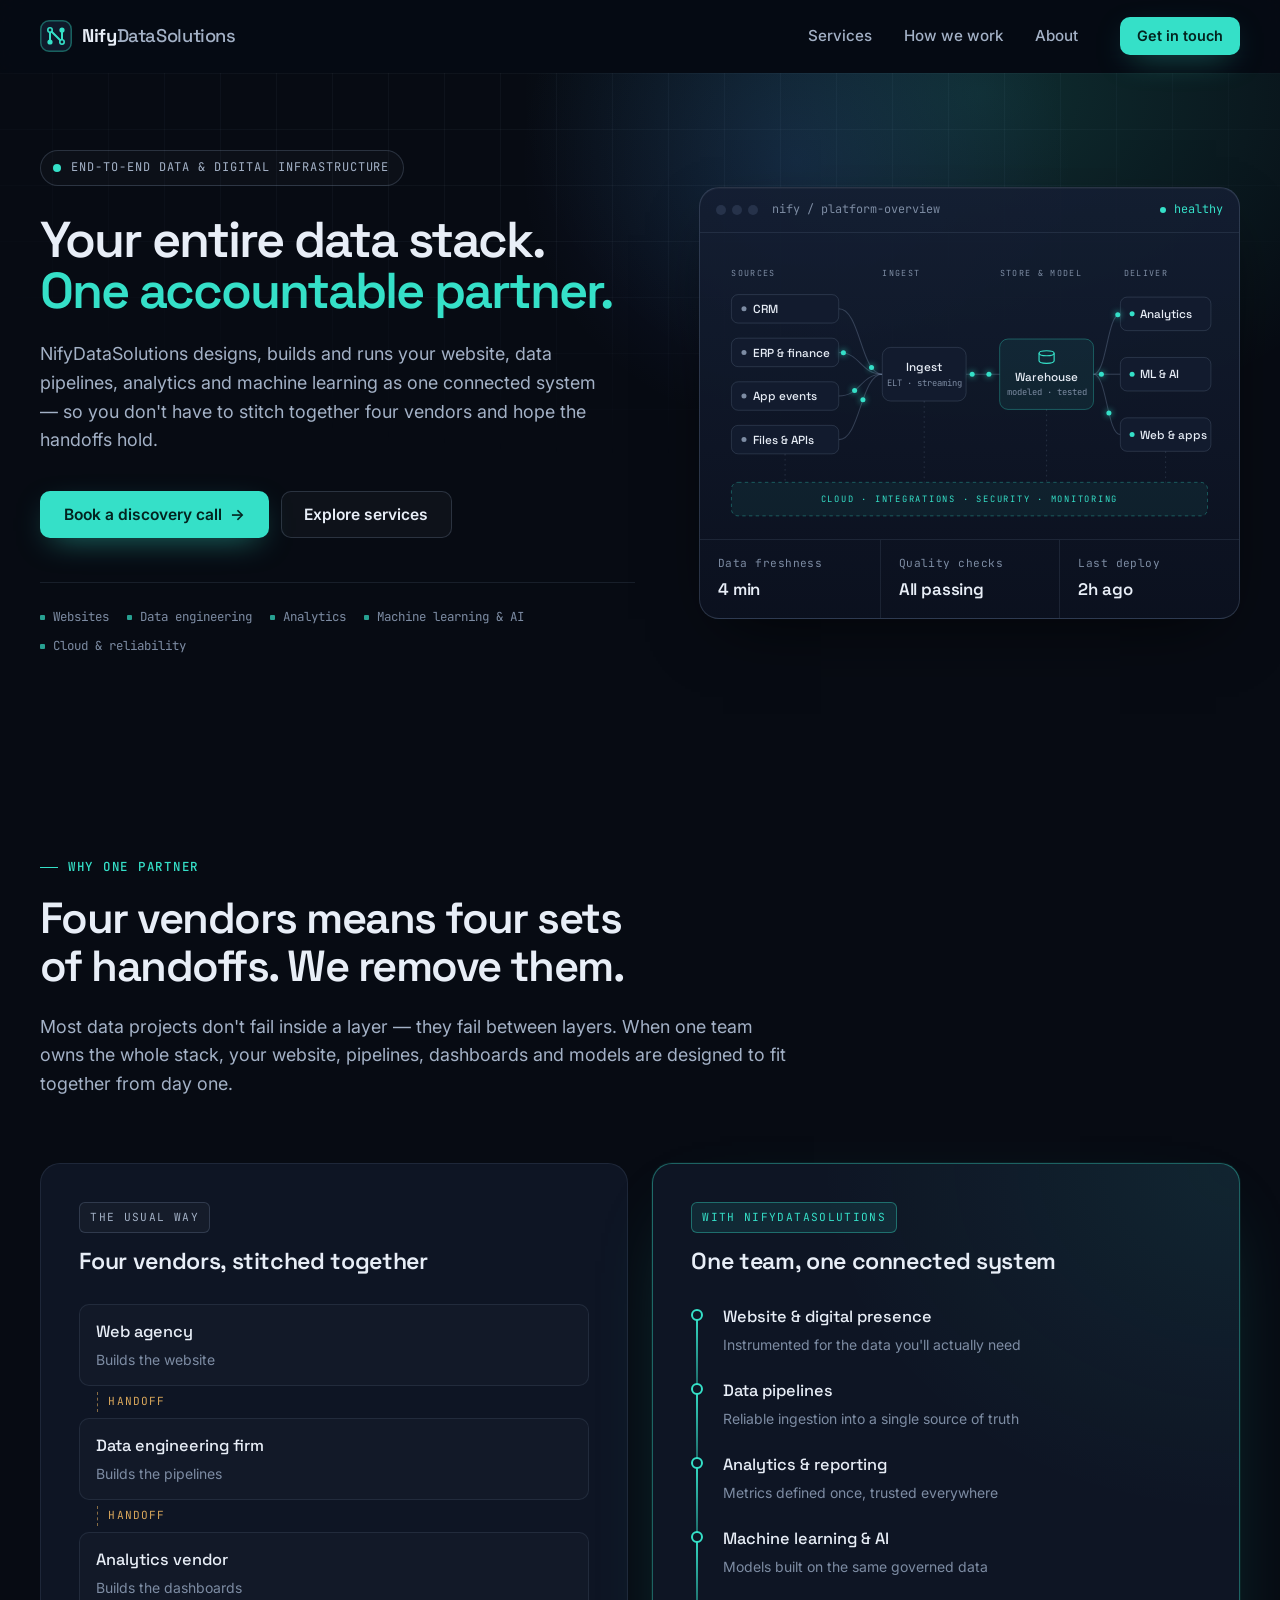
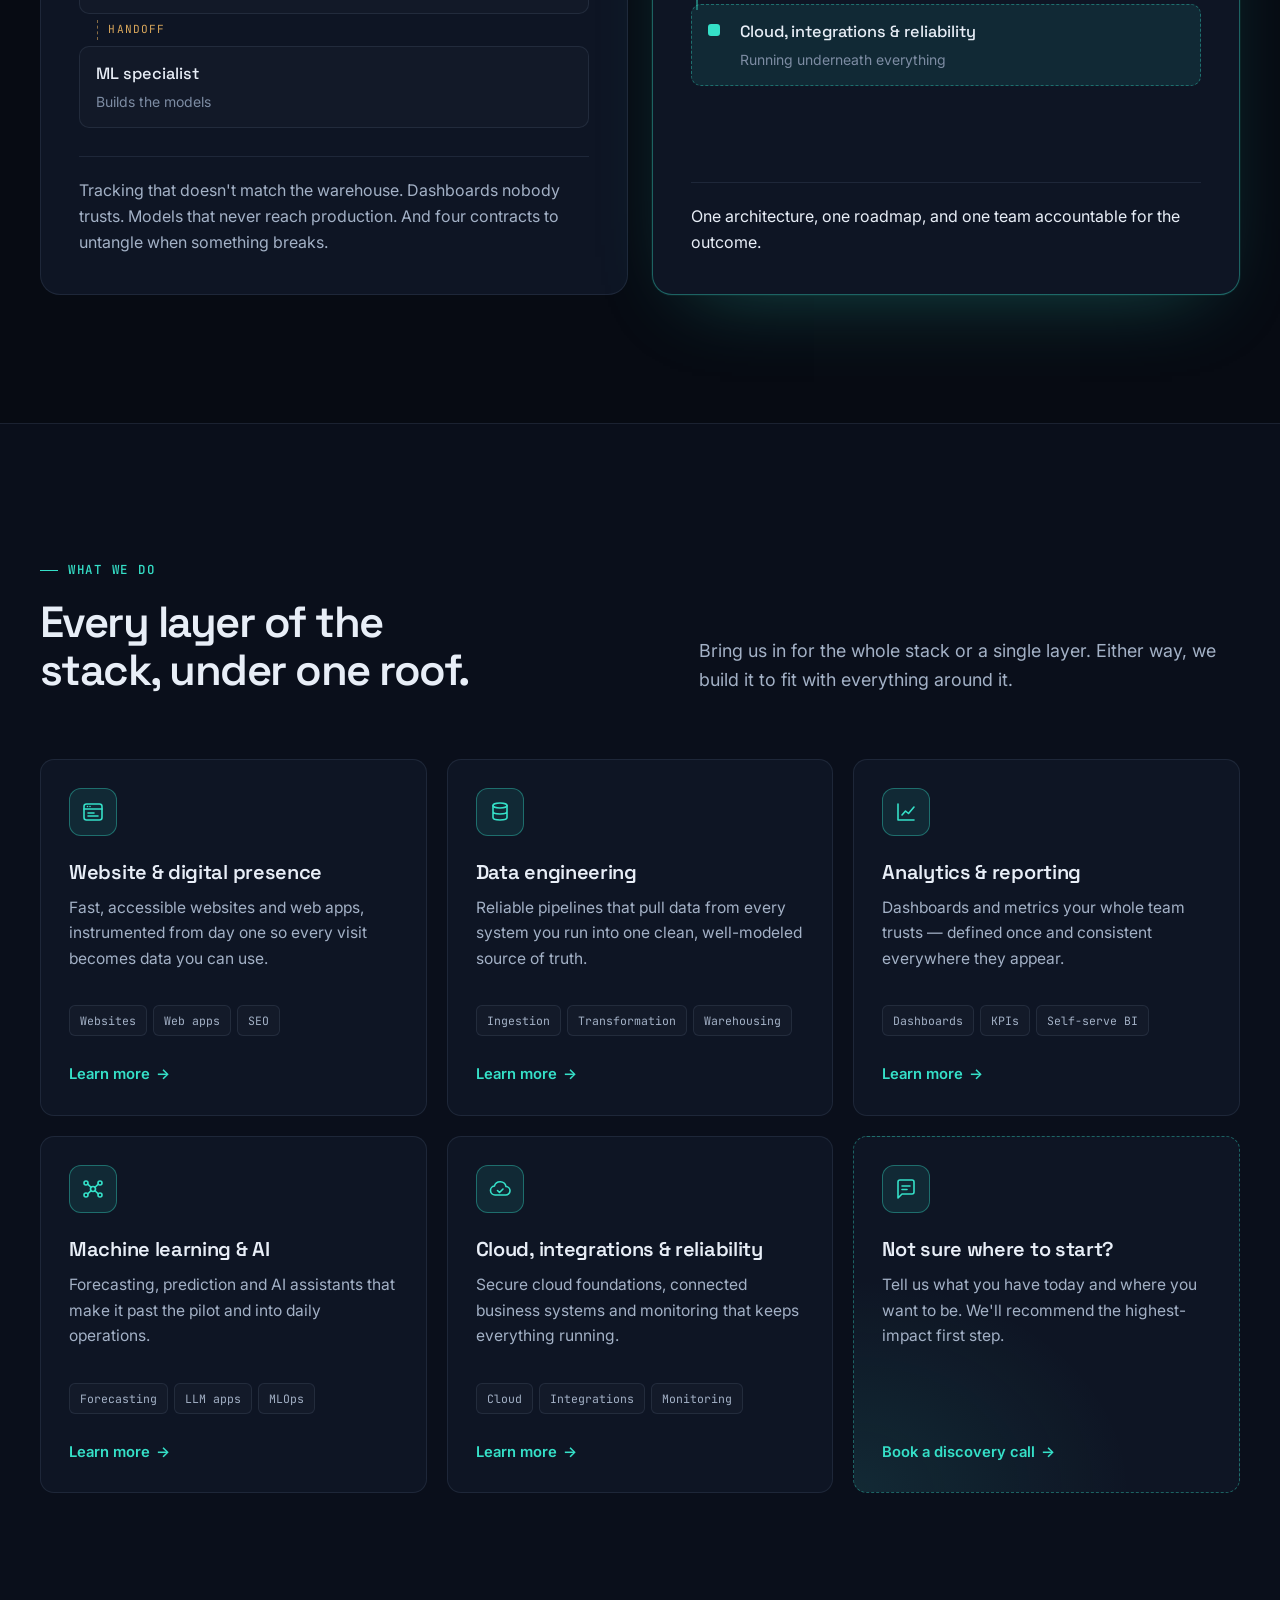
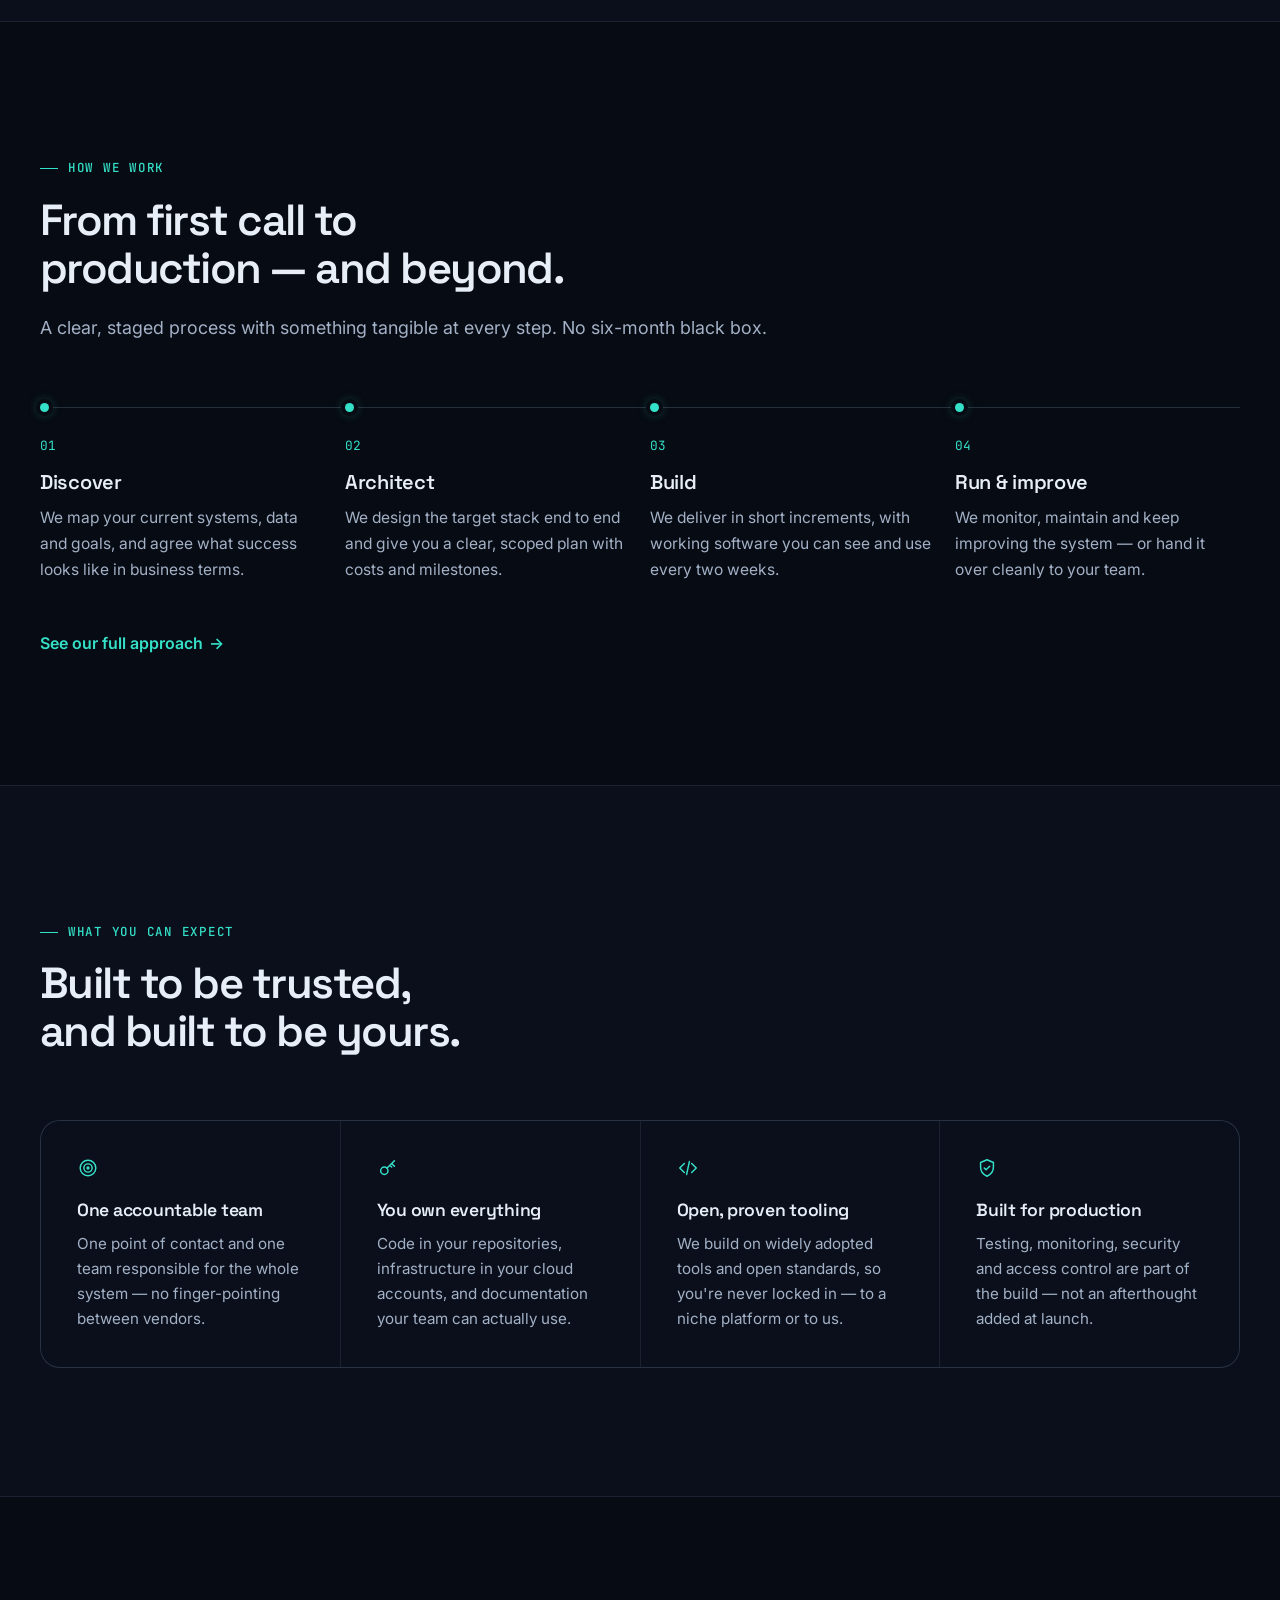
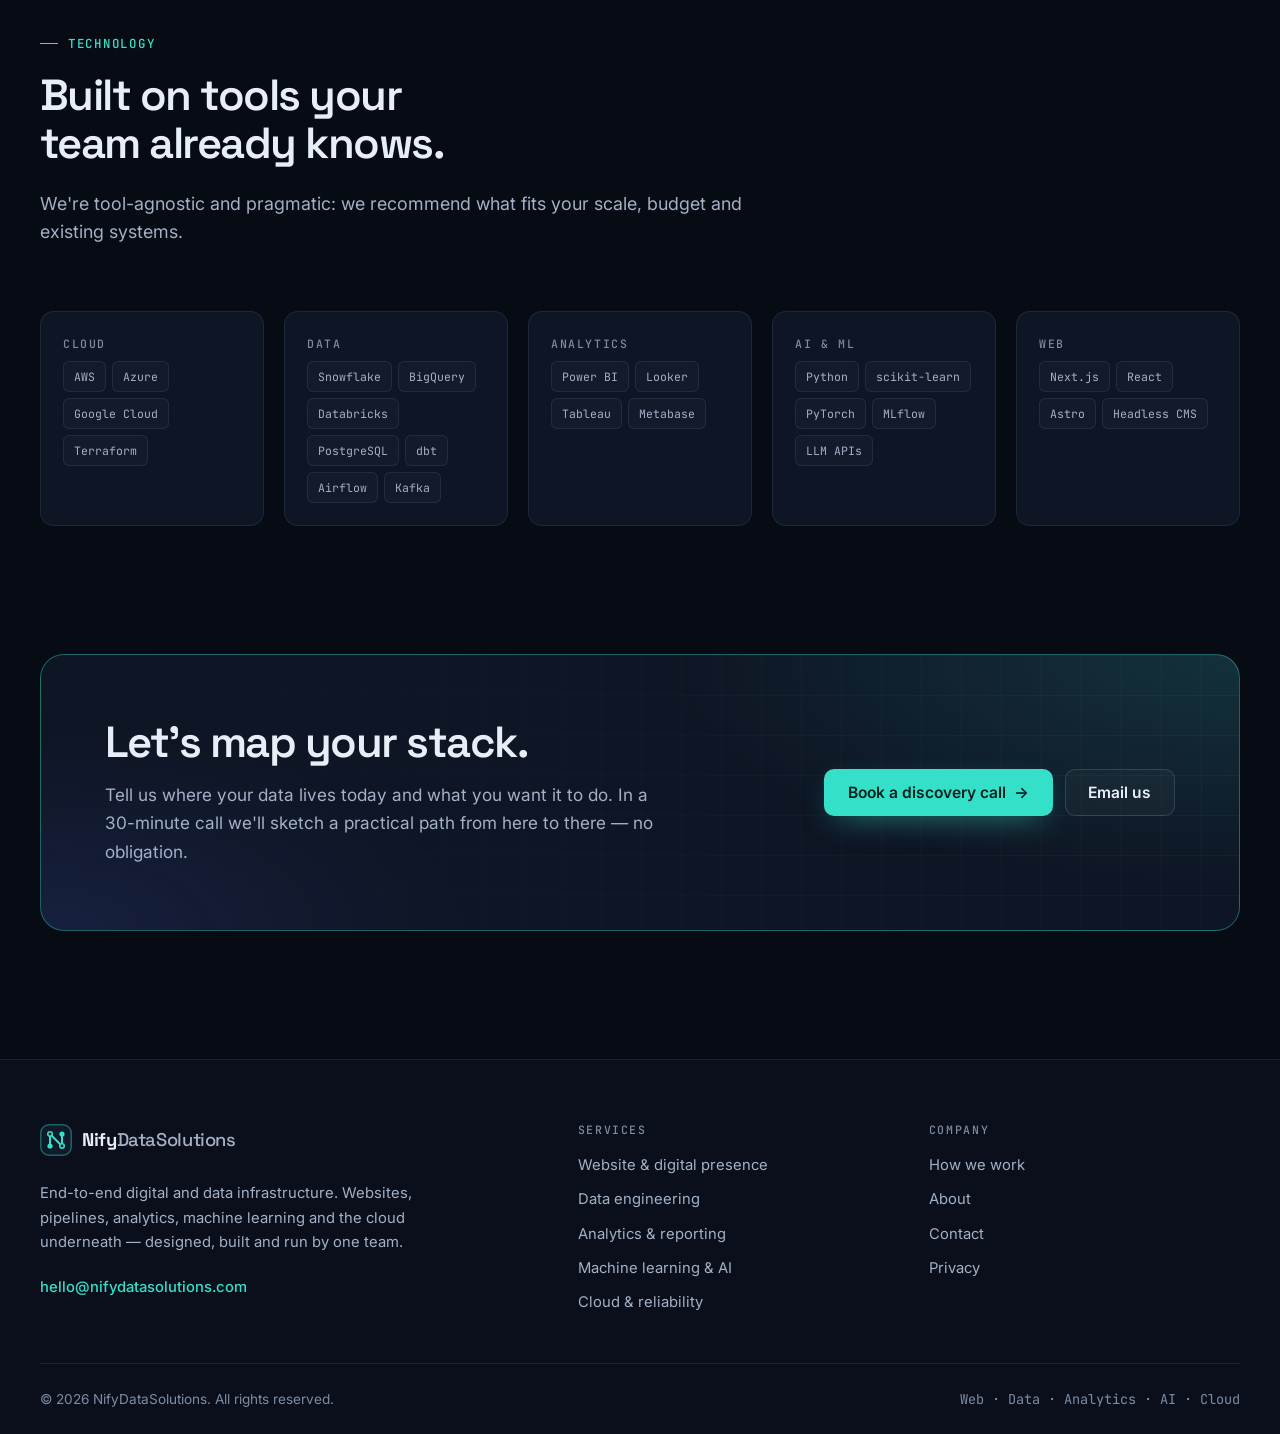
==== index.html @ bcbda858 "Build NifyDataSolutions marketing website Static, dependency-free site (HTML/CSS/JS) with a dark, te" ====
<!doctype html>
<html lang="en">
<head>
  <meta charset="utf-8">
  <meta name="viewport" content="width=device-width, initial-scale=1">
  <title>NifyDataSolutions — End-to-end data &amp; digital infrastructure</title>
  <meta name="description" content="NifyDataSolutions designs, builds and runs your website, data pipelines, analytics and machine learning as one connected system — one partner for the full stack.">
  <link rel="canonical" href="https://www.nifydatasolutions.com/">
  <meta name="theme-color" content="#070b13">
  <link rel="icon" href="assets/img/favicon.svg" type="image/svg+xml">
  <link rel="apple-touch-icon" href="assets/img/apple-touch-icon.png">
  <meta property="og:type" content="website">
  <meta property="og:site_name" content="NifyDataSolutions">
  <meta property="og:title" content="NifyDataSolutions — Your entire data stack. One accountable partner.">
  <meta property="og:description" content="Websites, data pipelines, analytics and machine learning — designed, built and run as one connected system.">
  <meta property="og:url" content="https://www.nifydatasolutions.com/">
  <meta property="og:image" content="https://www.nifydatasolutions.com/assets/img/og-image.png">
  <meta name="twitter:card" content="summary_large_image">
  <link rel="preconnect" href="https://fonts.googleapis.com">
  <link rel="preconnect" href="https://fonts.gstatic.com" crossorigin>
  <link rel="stylesheet" href="https://fonts.googleapis.com/css2?family=Inter:wght@400;500;600&family=JetBrains+Mono:wght@400;500&family=Space+Grotesk:wght@500;600;700&display=swap">
  <link rel="stylesheet" href="assets/css/styles.css">
  <script>document.documentElement.classList.add("js");</script>
  <script src="assets/js/main.js" defer></script>
  <script type="application/ld+json">
  {
    "@context": "https://schema.org",
    "@type": "ProfessionalService",
    "name": "NifyDataSolutions",
    "url": "https://www.nifydatasolutions.com/",
    "logo": "https://www.nifydatasolutions.com/assets/img/logo-512.png",
    "email": "hello@nifydatasolutions.com",
    "description": "End-to-end data and digital infrastructure: websites, data engineering, analytics, machine learning and cloud reliability, delivered by one team."
  }
  </script>
</head>
<body>
  <a class="skip-link" href="#main">Skip to content</a>

  <header class="site-header" data-header>
    <div class="container header-inner">
      <a class="brand" href="index.html" aria-label="NifyDataSolutions — home">
        <svg class="brand-mark" viewBox="0 0 32 32" fill="none" aria-hidden="true"><rect x=".75" y=".75" width="30.5" height="30.5" rx="8.25" fill="#0f1a2b" stroke="#35e0c8" stroke-opacity=".4" stroke-width="1.5"/><path d="M10 22V10l12 12V10" stroke="#35e0c8" stroke-width="2" stroke-linecap="round" stroke-linejoin="round"/><circle cx="10" cy="22" r="2.6" fill="#35e0c8"/><circle cx="22" cy="10" r="2.6" fill="#35e0c8"/><circle cx="10" cy="10" r="2.2" fill="#0f1a2b" stroke="#35e0c8" stroke-width="1.6"/><circle cx="22" cy="22" r="2.2" fill="#0f1a2b" stroke="#35e0c8" stroke-width="1.6"/></svg>
        <span class="brand-name">Nify<span>DataSolutions</span></span>
      </a>
      <button class="nav-toggle" type="button" aria-expanded="false" aria-controls="site-nav" aria-label="Open menu" data-nav-toggle><span></span><span></span></button>
      <nav class="site-nav" id="site-nav" aria-label="Main">
        <ul>
          <li><a href="services.html">Services</a></li>
          <li><a href="approach.html">How we work</a></li>
          <li><a href="about.html">About</a></li>
        </ul>
        <a class="btn btn-primary btn-sm nav-cta" href="contact.html">Get in touch</a>
      </nav>
    </div>
  </header>

  <main id="main">
    <!-- Hero -->
    <section class="hero">
      <div class="container hero-grid">
        <div class="hero-copy">
          <p class="status-pill"><span class="pulse" aria-hidden="true"></span>End-to-end data &amp; digital infrastructure</p>
          <h1><span>Your entire data stack.</span> <span class="hl">One accountable partner.</span></h1>
          <p class="lead">NifyDataSolutions designs, builds and runs your website, data pipelines, analytics and machine learning as one connected system — so you don't have to stitch together four vendors and hope the handoffs hold.</p>
          <div class="actions">
            <a class="btn btn-primary" href="contact.html">Book a discovery call <span class="arrow" aria-hidden="true">→</span></a>
            <a class="btn btn-secondary" href="services.html">Explore services</a>
          </div>
          <ul class="hero-layers" aria-label="What we cover">
            <li>Websites</li>
            <li>Data engineering</li>
            <li>Analytics</li>
            <li>Machine learning &amp; AI</li>
            <li>Cloud &amp; reliability</li>
          </ul>
        </div>

        <figure class="platform reveal">
          <div class="platform-bar" aria-hidden="true">
            <div class="platform-dots"><i></i><i></i><i></i></div>
            <span>nify / platform-overview</span>
            <span class="platform-status"><span class="pulse"></span>healthy</span>
          </div>
          <div class="platform-body">
            <svg viewBox="0 0 600 332" role="img" aria-labelledby="dg-title" data-animated>
              <title id="dg-title">Data flows from your business systems through ingestion pipelines into a warehouse, then out to analytics, machine learning and your website, all running on a shared cloud, integration and monitoring foundation.</title>

              <text class="dg-col" x="16" y="30">SOURCES</text>
              <text class="dg-col" x="196" y="30">INGEST</text>
              <text class="dg-col" x="336" y="30">STORE &amp; MODEL</text>
              <text class="dg-col" x="484" y="30">DELIVER</text>

              <path id="w-s1" class="dg-wire" d="M144 69C170 69 170 147 196 147"/>
              <path id="w-s2" class="dg-wire" d="M144 121C170 121 170 147 196 147"/>
              <path id="w-s3" class="dg-wire" d="M144 173C170 173 170 147 196 147"/>
              <path id="w-s4" class="dg-wire" d="M144 225C170 225 170 147 196 147"/>
              <path id="w-m" class="dg-wire" d="M296 147H336"/>
              <path id="w-o1" class="dg-wire" d="M448 147C464 147 464 75 480 75"/>
              <path id="w-o2" class="dg-wire" d="M448 147H480"/>
              <path id="w-o3" class="dg-wire" d="M448 147C464 147 464 219 480 219"/>

              <path class="dg-tick" d="M80 242V276M246 179V276M392 189V276M534 239V276"/>

              <rect class="dg-node" x="16" y="52" width="128" height="34" rx="8"/>
              <circle class="dg-bullet" cx="31" cy="69" r="3"/>
              <text class="dg-label" x="42" y="74">CRM</text>
              <rect class="dg-node" x="16" y="104" width="128" height="34" rx="8"/>
              <circle class="dg-bullet" cx="31" cy="121" r="3"/>
              <text class="dg-label" x="42" y="126">ERP &amp; finance</text>
              <rect class="dg-node" x="16" y="156" width="128" height="34" rx="8"/>
              <circle class="dg-bullet" cx="31" cy="173" r="3"/>
              <text class="dg-label" x="42" y="178">App events</text>
              <rect class="dg-node" x="16" y="208" width="128" height="34" rx="8"/>
              <circle class="dg-bullet" cx="31" cy="225" r="3"/>
              <text class="dg-label" x="42" y="230">Files &amp; APIs</text>

              <rect class="dg-node" x="196" y="115" width="100" height="64" rx="10"/>
              <text class="dg-label" x="246" y="143" text-anchor="middle">Ingest</text>
              <text class="dg-sub" x="246" y="161" text-anchor="middle">ELT · streaming</text>

              <rect class="dg-node dg-node--accent" x="336" y="105" width="112" height="84" rx="10"/>
              <g fill="none" stroke="#35e0c8" stroke-width="1.4">
                <ellipse cx="392" cy="122" rx="9" ry="3"/>
                <path d="M383 122v9c0 1.7 4 3 9 3s9-1.3 9-3v-9"/>
              </g>
              <text class="dg-label" x="392" y="155" text-anchor="middle">Warehouse</text>
              <text class="dg-sub" x="392" y="172" text-anchor="middle">modeled · tested</text>

              <rect class="dg-node" x="480" y="55" width="108" height="40" rx="8"/>
              <circle class="dg-bullet dg-bullet--accent" cx="494" cy="75" r="3"/>
              <text class="dg-label" x="504" y="80">Analytics</text>
              <rect class="dg-node" x="480" y="127" width="108" height="40" rx="8"/>
              <circle class="dg-bullet dg-bullet--accent" cx="494" cy="147" r="3"/>
              <text class="dg-label" x="504" y="152">ML &amp; AI</text>
              <rect class="dg-node" x="480" y="199" width="108" height="40" rx="8"/>
              <circle class="dg-bullet dg-bullet--accent" cx="494" cy="219" r="3"/>
              <text class="dg-label" x="504" y="224">Web &amp; apps</text>

              <rect class="dg-base" x="16" y="276" width="568" height="40" rx="8"/>
              <text class="dg-base-text" x="300" y="299.5" text-anchor="middle">CLOUD · INTEGRATIONS · SECURITY · MONITORING</text>

              <g>
                <circle class="dg-dot" r="3"><animateMotion dur="2.4s" begin="0s" repeatCount="indefinite"><mpath href="#w-s1"/></animateMotion></circle>
                <circle class="dg-dot" r="3"><animateMotion dur="2.4s" begin="-0.6s" repeatCount="indefinite"><mpath href="#w-s2"/></animateMotion></circle>
                <circle class="dg-dot" r="3"><animateMotion dur="2.4s" begin="-1.2s" repeatCount="indefinite"><mpath href="#w-s3"/></animateMotion></circle>
                <circle class="dg-dot" r="3"><animateMotion dur="2.4s" begin="-1.8s" repeatCount="indefinite"><mpath href="#w-s4"/></animateMotion></circle>
                <circle class="dg-dot" r="3"><animateMotion dur="1.2s" begin="0s" repeatCount="indefinite"><mpath href="#w-m"/></animateMotion></circle>
                <circle class="dg-dot" r="3"><animateMotion dur="1.2s" begin="-0.6s" repeatCount="indefinite"><mpath href="#w-m"/></animateMotion></circle>
                <circle class="dg-dot" r="3"><animateMotion dur="2.1s" begin="0s" repeatCount="indefinite"><mpath href="#w-o1"/></animateMotion></circle>
                <circle class="dg-dot" r="3"><animateMotion dur="2.1s" begin="-0.7s" repeatCount="indefinite"><mpath href="#w-o2"/></animateMotion></circle>
                <circle class="dg-dot" r="3"><animateMotion dur="2.1s" begin="-1.4s" repeatCount="indefinite"><mpath href="#w-o3"/></animateMotion></circle>
              </g>
            </svg>
          </div>
          <div class="platform-foot" aria-hidden="true">
            <div>Data freshness<strong>4 min</strong></div>
            <div>Quality checks<strong>All passing</strong></div>
            <div>Last deploy<strong>2h ago</strong></div>
          </div>
        </figure>
      </div>
    </section>

    <!-- Why one partner -->
    <section class="section" aria-labelledby="why-title">
      <div class="container">
        <div class="section-head reveal">
          <p class="eyebrow">Why one partner</p>
          <h2 id="why-title">Four vendors means four sets of handoffs. We remove them.</h2>
          <p class="lead">Most data projects don't fail inside a layer — they fail between layers. When one team owns the whole stack, your website, pipelines, dashboards and models are designed to fit together from day one.</p>
        </div>

        <div class="compare">
          <article class="compare-card reveal">
            <span class="tag tag--muted">The usual way</span>
            <h3>Four vendors, stitched together</h3>
            <ol class="vendor-list">
              <li class="vendor"><strong>Web agency</strong><small>Builds the website</small></li>
              <li class="handoff" aria-hidden="true">Handoff</li>
              <li class="vendor"><strong>Data engineering firm</strong><small>Builds the pipelines</small></li>
              <li class="handoff" aria-hidden="true">Handoff</li>
              <li class="vendor"><strong>Analytics vendor</strong><small>Builds the dashboards</small></li>
              <li class="handoff" aria-hidden="true">Handoff</li>
              <li class="vendor"><strong>ML specialist</strong><small>Builds the models</small></li>
            </ol>
            <p class="compare-result">Tracking that doesn't match the warehouse. Dashboards nobody trusts. Models that never reach production. And four contracts to untangle when something breaks.</p>
          </article>

          <article class="compare-card compare-card--after reveal">
            <span class="tag">With NifyDataSolutions</span>
            <h3>One team, one connected system</h3>
            <ol class="layer-list">
              <li><strong>Website &amp; digital presence</strong><small>Instrumented for the data you'll actually need</small></li>
              <li><strong>Data pipelines</strong><small>Reliable ingestion into a single source of truth</small></li>
              <li><strong>Analytics &amp; reporting</strong><small>Metrics defined once, trusted everywhere</small></li>
              <li><strong>Machine learning &amp; AI</strong><small>Models built on the same governed data</small></li>
              <li class="is-foundation"><strong>Cloud, integrations &amp; reliability</strong><small>Running underneath everything</small></li>
            </ol>
            <p class="compare-result">One architecture, one roadmap, and one team accountable for the outcome.</p>
          </article>
        </div>
      </div>
    </section>

    <!-- Services -->
    <section class="section section--alt" aria-labelledby="services-title">
      <div class="container">
        <div class="section-head section-head--split reveal">
          <div>
            <p class="eyebrow">What we do</p>
            <h2 id="services-title">Every layer of the stack, under one roof.</h2>
          </div>
          <p class="lead">Bring us in for the whole stack or a single layer. Either way, we build it to fit with everything around it.</p>
        </div>

        <div class="card-grid">
          <article class="card card--link reveal">
            <div class="card-icon" aria-hidden="true">
              <svg viewBox="0 0 24 24" fill="none" stroke="currentColor" stroke-width="1.6" stroke-linecap="round" stroke-linejoin="round"><rect x="3" y="4" width="18" height="16" rx="2.5"/><path d="M3 9h18M6.5 6.5h.01M9 6.5h.01M7 13h6M7 16h10"/></svg>
            </div>
            <h3><a href="services.html#web">Website &amp; digital presence</a></h3>
            <p>Fast, accessible websites and web apps, instrumented from day one so every visit becomes data you can use.</p>
            <ul class="chips" aria-label="Includes"><li>Websites</li><li>Web apps</li><li>SEO</li></ul>
            <div class="card-foot"><span class="text-link">Learn more <span class="arrow" aria-hidden="true">→</span></span></div>
          </article>

          <article class="card card--link reveal">
            <div class="card-icon" aria-hidden="true">
              <svg viewBox="0 0 24 24" fill="none" stroke="currentColor" stroke-width="1.6" stroke-linecap="round" stroke-linejoin="round"><ellipse cx="12" cy="5.5" rx="7" ry="2.5"/><path d="M5 5.5v6c0 1.4 3.1 2.5 7 2.5s7-1.1 7-2.5v-6M5 11.5v6c0 1.4 3.1 2.5 7 2.5s7-1.1 7-2.5v-6"/></svg>
            </div>
            <h3><a href="services.html#data-engineering">Data engineering</a></h3>
            <p>Reliable pipelines that pull data from every system you run into one clean, well-modeled source of truth.</p>
            <ul class="chips" aria-label="Includes"><li>Ingestion</li><li>Transformation</li><li>Warehousing</li></ul>
            <div class="card-foot"><span class="text-link">Learn more <span class="arrow" aria-hidden="true">→</span></span></div>
          </article>

          <article class="card card--link reveal">
            <div class="card-icon" aria-hidden="true">
              <svg viewBox="0 0 24 24" fill="none" stroke="currentColor" stroke-width="1.6" stroke-linecap="round" stroke-linejoin="round"><path d="M4 4v16h16"/><path d="M8 15l3.5-4 3 2.5L20 7"/></svg>
            </div>
            <h3><a href="services.html#analytics">Analytics &amp; reporting</a></h3>
            <p>Dashboards and metrics your whole team trusts — defined once and consistent everywhere they appear.</p>
            <ul class="chips" aria-label="Includes"><li>Dashboards</li><li>KPIs</li><li>Self-serve BI</li></ul>
            <div class="card-foot"><span class="text-link">Learn more <span class="arrow" aria-hidden="true">→</span></span></div>
          </article>

          <article class="card card--link reveal">
            <div class="card-icon" aria-hidden="true">
              <svg viewBox="0 0 24 24" fill="none" stroke="currentColor" stroke-width="1.6" stroke-linecap="round" stroke-linejoin="round"><circle cx="5" cy="6" r="2"/><circle cx="5" cy="18" r="2"/><circle cx="12" cy="12" r="2.5"/><circle cx="19" cy="6" r="2"/><circle cx="19" cy="18" r="2"/><path d="M6.7 7.1l3.3 3.2M6.7 16.9l3.3-3.2M17.3 7.1L14 10.3M17.3 16.9L14 13.7"/></svg>
            </div>
            <h3><a href="services.html#ml-ai">Machine learning &amp; AI</a></h3>
            <p>Forecasting, prediction and AI assistants that make it past the pilot and into daily operations.</p>
            <ul class="chips" aria-label="Includes"><li>Forecasting</li><li>LLM apps</li><li>MLOps</li></ul>
            <div class="card-foot"><span class="text-link">Learn more <span class="arrow" aria-hidden="true">→</span></span></div>
          </article>

          <article class="card card--link reveal">
            <div class="card-icon" aria-hidden="true">
              <svg viewBox="0 0 24 24" fill="none" stroke="currentColor" stroke-width="1.6" stroke-linecap="round" stroke-linejoin="round"><path d="M7 18a4.5 4.5 0 0 1-.6-8.96A6 6 0 0 1 18 9.5a4 4 0 0 1-.5 8.5H7z"/><path d="M9.5 13.5l2 2 3.5-3.5"/></svg>
            </div>
            <h3><a href="services.html#cloud">Cloud, integrations &amp; reliability</a></h3>
            <p>Secure cloud foundations, connected business systems and monitoring that keeps everything running.</p>
            <ul class="chips" aria-label="Includes"><li>Cloud</li><li>Integrations</li><li>Monitoring</li></ul>
            <div class="card-foot"><span class="text-link">Learn more <span class="arrow" aria-hidden="true">→</span></span></div>
          </article>

          <article class="card card--link card--cta reveal">
            <div class="card-icon" aria-hidden="true">
              <svg viewBox="0 0 24 24" fill="none" stroke="currentColor" stroke-width="1.6" stroke-linecap="round" stroke-linejoin="round"><path d="M20 15a2 2 0 0 1-2 2H8l-4 4V5a2 2 0 0 1 2-2h12a2 2 0 0 1 2 2z"/><path d="M8 9h8M8 12.5h5"/></svg>
            </div>
            <h3><a href="contact.html">Not sure where to start?</a></h3>
            <p>Tell us what you have today and where you want to be. We'll recommend the highest-impact first step.</p>
            <div class="card-foot"><span class="text-link">Book a discovery call <span class="arrow" aria-hidden="true">→</span></span></div>
          </article>
        </div>
      </div>
    </section>

    <!-- Process -->
    <section class="section" aria-labelledby="process-title">
      <div class="container">
        <div class="section-head reveal">
          <p class="eyebrow">How we work</p>
          <h2 id="process-title">From first call to production — and beyond.</h2>
          <p class="lead">A clear, staged process with something tangible at every step. No six-month black box.</p>
        </div>

        <ol class="steps">
          <li class="step reveal">
            <span class="step-num">01</span>
            <h3>Discover</h3>
            <p>We map your current systems, data and goals, and agree what success looks like in business terms.</p>
          </li>
          <li class="step reveal">
            <span class="step-num">02</span>
            <h3>Architect</h3>
            <p>We design the target stack end to end and give you a clear, scoped plan with costs and milestones.</p>
          </li>
          <li class="step reveal">
            <span class="step-num">03</span>
            <h3>Build</h3>
            <p>We deliver in short increments, with working software you can see and use every two weeks.</p>
          </li>
          <li class="step reveal">
            <span class="step-num">04</span>
            <h3>Run &amp; improve</h3>
            <p>We monitor, maintain and keep improving the system — or hand it over cleanly to your team.</p>
          </li>
        </ol>

        <div class="section-foot reveal">
          <a class="text-link" href="approach.html">See our full approach <span class="arrow" aria-hidden="true">→</span></a>
        </div>
      </div>
    </section>

    <!-- Principles -->
    <section class="section section--alt" aria-labelledby="principles-title">
      <div class="container">
        <div class="section-head reveal">
          <p class="eyebrow">What you can expect</p>
          <h2 id="principles-title">Built to be trusted, and built to be yours.</h2>
        </div>

        <div class="features reveal">
          <div class="feature">
            <svg class="feature-icon" viewBox="0 0 24 24" fill="none" stroke="currentColor" stroke-width="1.6" stroke-linecap="round" stroke-linejoin="round" aria-hidden="true"><circle cx="12" cy="12" r="8.5"/><circle cx="12" cy="12" r="4.5"/><circle cx="12" cy="12" r="1" fill="currentColor"/></svg>
            <h3>One accountable team</h3>
            <p>One point of contact and one team responsible for the whole system — no finger-pointing between vendors.</p>
          </div>
          <div class="feature">
            <svg class="feature-icon" viewBox="0 0 24 24" fill="none" stroke="currentColor" stroke-width="1.6" stroke-linecap="round" stroke-linejoin="round" aria-hidden="true"><circle cx="8" cy="15" r="4"/><path d="M10.8 12.2L19 4M16 7l3 3M14 9l2 2"/></svg>
            <h3>You own everything</h3>
            <p>Code in your repositories, infrastructure in your cloud accounts, and documentation your team can actually use.</p>
          </div>
          <div class="feature">
            <svg class="feature-icon" viewBox="0 0 24 24" fill="none" stroke="currentColor" stroke-width="1.6" stroke-linecap="round" stroke-linejoin="round" aria-hidden="true"><path d="M8 7l-5 5 5 5M16 7l5 5-5 5M13.5 5l-3 14"/></svg>
            <h3>Open, proven tooling</h3>
            <p>We build on widely adopted tools and open standards, so you're never locked in — to a niche platform or to us.</p>
          </div>
          <div class="feature">
            <svg class="feature-icon" viewBox="0 0 24 24" fill="none" stroke="currentColor" stroke-width="1.6" stroke-linecap="round" stroke-linejoin="round" aria-hidden="true"><path d="M12 3l7 3v5c0 4.5-3 8.3-7 10-4-1.7-7-5.5-7-10V6z"/><path d="M9 12l2 2 4-4"/></svg>
            <h3>Built for production</h3>
            <p>Testing, monitoring, security and access control are part of the build — not an afterthought added at launch.</p>
          </div>
        </div>
      </div>
    </section>

    <!-- Tooling -->
    <section class="section" aria-labelledby="tooling-title">
      <div class="container">
        <div class="section-head reveal">
          <p class="eyebrow">Technology</p>
          <h2 id="tooling-title">Built on tools your team already knows.</h2>
          <p class="lead">We're tool-agnostic and pragmatic: we recommend what fits your scale, budget and existing systems.</p>
        </div>

        <div class="tooling">
          <div class="tooling-group reveal">
            <span class="mono-label">Cloud</span>
            <ul class="chips"><li>AWS</li><li>Azure</li><li>Google Cloud</li><li>Terraform</li></ul>
          </div>
          <div class="tooling-group reveal">
            <span class="mono-label">Data</span>
            <ul class="chips"><li>Snowflake</li><li>BigQuery</li><li>Databricks</li><li>PostgreSQL</li><li>dbt</li><li>Airflow</li><li>Kafka</li></ul>
          </div>
          <div class="tooling-group reveal">
            <span class="mono-label">Analytics</span>
            <ul class="chips"><li>Power BI</li><li>Looker</li><li>Tableau</li><li>Metabase</li></ul>
          </div>
          <div class="tooling-group reveal">
            <span class="mono-label">AI &amp; ML</span>
            <ul class="chips"><li>Python</li><li>scikit-learn</li><li>PyTorch</li><li>MLflow</li><li>LLM APIs</li></ul>
          </div>
          <div class="tooling-group reveal">
            <span class="mono-label">Web</span>
            <ul class="chips"><li>Next.js</li><li>React</li><li>Astro</li><li>Headless CMS</li></ul>
          </div>
        </div>
      </div>
    </section>

    <!-- CTA -->
    <section class="cta-band" aria-labelledby="cta-title">
      <div class="container">
        <div class="cta-inner reveal">
          <div>
            <h2 id="cta-title">Let's map your stack.</h2>
            <p>Tell us where your data lives today and what you want it to do. In a 30-minute call we'll sketch a practical path from here to there — no obligation.</p>
          </div>
          <div class="actions">
            <a class="btn btn-primary" href="contact.html">Book a discovery call <span class="arrow" aria-hidden="true">→</span></a>
            <a class="btn btn-secondary" href="mailto:hello@nifydatasolutions.com">Email us</a>
          </div>
        </div>
      </div>
    </section>
  </main>

  <footer class="site-footer">
    <div class="container footer-grid">
      <div class="footer-brand">
        <a class="brand" href="index.html" aria-label="NifyDataSolutions — home">
          <svg class="brand-mark" viewBox="0 0 32 32" fill="none" aria-hidden="true"><rect x=".75" y=".75" width="30.5" height="30.5" rx="8.25" fill="#0f1a2b" stroke="#35e0c8" stroke-opacity=".4" stroke-width="1.5"/><path d="M10 22V10l12 12V10" stroke="#35e0c8" stroke-width="2" stroke-linecap="round" stroke-linejoin="round"/><circle cx="10" cy="22" r="2.6" fill="#35e0c8"/><circle cx="22" cy="10" r="2.6" fill="#35e0c8"/><circle cx="10" cy="10" r="2.2" fill="#0f1a2b" stroke="#35e0c8" stroke-width="1.6"/><circle cx="22" cy="22" r="2.2" fill="#0f1a2b" stroke="#35e0c8" stroke-width="1.6"/></svg>
          <span class="brand-name">Nify<span>DataSolutions</span></span>
        </a>
        <p>End-to-end digital and data infrastructure. Websites, pipelines, analytics, machine learning and the cloud underneath — designed, built and run by one team.</p>
        <a class="footer-email" href="mailto:hello@nifydatasolutions.com">hello@nifydatasolutions.com</a>
      </div>
      <nav aria-label="Services">
        <h2 class="footer-heading">Services</h2>
        <ul class="footer-links">
          <li><a href="services.html#web">Website &amp; digital presence</a></li>
          <li><a href="services.html#data-engineering">Data engineering</a></li>
          <li><a href="services.html#analytics">Analytics &amp; reporting</a></li>
          <li><a href="services.html#ml-ai">Machine learning &amp; AI</a></li>
          <li><a href="services.html#cloud">Cloud &amp; reliability</a></li>
        </ul>
      </nav>
      <nav aria-label="Company">
        <h2 class="footer-heading">Company</h2>
        <ul class="footer-links">
          <li><a href="approach.html">How we work</a></li>
          <li><a href="about.html">About</a></li>
          <li><a href="contact.html">Contact</a></li>
          <li><a href="privacy.html">Privacy</a></li>
        </ul>
      </nav>
    </div>
    <div class="container">
      <div class="footer-bottom">
        <p>© <span data-year>2026</span> NifyDataSolutions. All rights reserved.</p>
        <p class="mono">Web · Data · Analytics · AI · Cloud</p>
      </div>
    </div>
  </footer>
</body>
</html>
---- assets/css/styles.css ----
/* ==========================================================================
   NifyDataSolutions — site styles
   Plain CSS, no build step. Design tokens live in :root.
   ========================================================================== */

:root {
  /* Surfaces */
  --bg: #070b13;
  --bg-alt: #0a0f1b;
  --surface: #0e1524;
  --surface-2: #121b2e;
  --surface-3: #18233a;

  /* Lines */
  --border: rgba(148, 170, 200, 0.12);
  --border-strong: rgba(148, 170, 200, 0.22);
  --grid-line: rgba(148, 170, 200, 0.055);

  /* Text */
  --text: #e8eef7;
  --text-muted: #a3b1c6;
  --text-dim: #7d8ca3;

  /* Accent */
  --accent: #35e0c8;
  --accent-strong: #6af2df;
  --accent-ink: #03231f;
  --accent-soft: rgba(53, 224, 200, 0.1);
  --accent-line: rgba(53, 224, 200, 0.38);
  --warn: #d9a75b;

  /* Type */
  --font-display: "Space Grotesk", ui-sans-serif, system-ui, sans-serif;
  --font-body: "Inter", ui-sans-serif, system-ui, -apple-system, "Segoe UI", sans-serif;
  --font-mono: "JetBrains Mono", ui-monospace, SFMono-Regular, Menlo, Consolas, monospace;

  /* Layout */
  --container: 1200px;
  --gutter: clamp(16px, 4vw, 32px);
  --header-h: 72px;
  --section-y: clamp(72px, 10vw, 128px);
  --radius-sm: 8px;
  --radius: 14px;
  --radius-lg: 20px;
  --shadow: 0 24px 64px -24px rgba(0, 0, 0, 0.7);

  color-scheme: dark;
}

/* --------------------------------------------------------------------------
   Base
   -------------------------------------------------------------------------- */

*,
*::before,
*::after {
  box-sizing: border-box;
}

html {
  -webkit-text-size-adjust: 100%;
  scroll-behavior: smooth;
  scroll-padding-top: calc(var(--header-h) + 72px);
}

body {
  margin: 0;
  min-height: 100vh;
  display: flex;
  flex-direction: column;
  background: var(--bg);
  color: var(--text);
  font-family: var(--font-body);
  font-size: 1rem;
  line-height: 1.65;
  -webkit-font-smoothing: antialiased;
  -moz-osx-font-smoothing: grayscale;
  text-rendering: optimizeLegibility;
  overflow-x: clip;
}

main {
  flex: 1;
}

body.nav-open {
  overflow: hidden;
}

h1,
h2,
h3,
h4 {
  margin: 0 0 0.5em;
  font-family: var(--font-display);
  font-weight: 600;
  line-height: 1.1;
  letter-spacing: -0.02em;
  color: var(--text);
  text-wrap: balance;
}

h1 {
  font-size: clamp(2.5rem, 5.4vw, 4.4rem);
  letter-spacing: -0.04em;
  line-height: 1.02;
}

h2 {
  font-size: clamp(1.95rem, 3.4vw, 2.9rem);
  letter-spacing: -0.035em;
}

h3 {
  font-size: 1.25rem;
  letter-spacing: -0.015em;
  line-height: 1.25;
}

p {
  margin: 0 0 1em;
}

a {
  color: inherit;
}

img,
svg {
  display: block;
  max-width: 100%;
}

ul,
ol {
  margin: 0;
  padding: 0;
}

::selection {
  background: rgba(53, 224, 200, 0.3);
  color: #fff;
}

:focus-visible {
  outline: 2px solid var(--accent);
  outline-offset: 3px;
  border-radius: 4px;
}

.skip-link {
  position: absolute;
  left: 16px;
  top: -100px;
  z-index: 100;
  padding: 10px 16px;
  border-radius: var(--radius-sm);
  background: var(--accent);
  color: var(--accent-ink);
  font-weight: 600;
  text-decoration: none;
}

.skip-link:focus {
  top: 12px;
}

.visually-hidden {
  position: absolute !important;
  width: 1px;
  height: 1px;
  padding: 0;
  margin: -1px;
  overflow: hidden;
  clip: rect(0, 0, 0, 0);
  white-space: nowrap;
  border: 0;
}

/* --------------------------------------------------------------------------
   Layout helpers
   -------------------------------------------------------------------------- */

.container {
  width: 100%;
  max-width: calc(var(--container) + var(--gutter) * 2);
  margin-inline: auto;
  padding-inline: var(--gutter);
}

.section {
  position: relative;
  padding-block: var(--section-y);
}

.section--alt {
  background: var(--bg-alt);
  border-block: 1px solid var(--border);
}

.section--tight {
  padding-block: clamp(56px, 7vw, 88px);
}

.section--flush-top {
  padding-top: 0;
}

.section-head {
  max-width: 760px;
  margin-bottom: clamp(40px, 5vw, 64px);
}

.section-head--center {
  margin-inline: auto;
  text-align: center;
}

.section-head--split {
  max-width: none;
  display: grid;
  grid-template-columns: 1.1fr 1fr;
  gap: 24px 64px;
  align-items: end;
}

.section-head--split h2,
.section-head--split .lead {
  margin-bottom: 0;
}

.eyebrow {
  display: inline-flex;
  align-items: center;
  gap: 10px;
  margin: 0 0 18px;
  font-family: var(--font-mono);
  font-size: 0.78rem;
  font-weight: 500;
  letter-spacing: 0.14em;
  text-transform: uppercase;
  color: var(--accent);
}

.eyebrow::before {
  content: "";
  width: 18px;
  height: 1px;
  background: currentColor;
}

.section-head--center .eyebrow::before {
  display: none;
}

.lead {
  font-size: clamp(1.075rem, 1.4vw, 1.2rem);
  line-height: 1.6;
  color: var(--text-muted);
}

.hl {
  color: var(--accent);
}

.mono {
  font-family: var(--font-mono);
}

.mono-label {
  display: block;
  margin-bottom: 8px;
  font-family: var(--font-mono);
  font-size: 0.72rem;
  font-weight: 500;
  letter-spacing: 0.14em;
  text-transform: uppercase;
  color: var(--text-dim);
}

/* --------------------------------------------------------------------------
   Buttons & links
   -------------------------------------------------------------------------- */

.btn {
  display: inline-flex;
  align-items: center;
  justify-content: center;
  gap: 0.55em;
  padding: 0.95em 1.45em;
  border: 1px solid transparent;
  border-radius: 10px;
  font: 600 0.975rem/1 var(--font-body);
  text-decoration: none;
  white-space: nowrap;
  cursor: pointer;
  transition: transform 0.2s ease, background-color 0.2s ease, border-color 0.2s ease,
    color 0.2s ease, box-shadow 0.2s ease;
}

.btn-primary {
  background: var(--accent);
  color: var(--accent-ink);
  box-shadow: 0 10px 32px -12px rgba(53, 224, 200, 0.6);
}

.btn-primary:hover {
  background: var(--accent-strong);
  transform: translateY(-1px);
  box-shadow: 0 14px 38px -12px rgba(53, 224, 200, 0.75);
}

.btn-secondary {
  background: rgba(255, 255, 255, 0.03);
  border-color: var(--border-strong);
  color: var(--text);
}

.btn-secondary:hover {
  border-color: var(--accent-line);
  background: var(--accent-soft);
}

.btn-sm {
  padding: 0.72em 1.1em;
  font-size: 0.9rem;
}

.btn .arrow,
.text-link .arrow {
  display: inline-block;
  transition: transform 0.2s ease;
}

.btn:hover .arrow,
.text-link:hover .arrow {
  transform: translateX(3px);
}

.btn[disabled] {
  opacity: 0.6;
  cursor: progress;
  transform: none;
}

.text-link {
  display: inline-flex;
  align-items: center;
  gap: 0.4em;
  color: var(--accent);
  font-weight: 600;
  text-decoration: none;
}

.text-link:hover {
  color: var(--accent-strong);
}

/* --------------------------------------------------------------------------
   Header & navigation
   -------------------------------------------------------------------------- */

.site-header {
  position: sticky;
  top: 0;
  z-index: 50;
  background: rgba(7, 11, 19, 0.7);
  -webkit-backdrop-filter: saturate(140%) blur(14px);
  backdrop-filter: saturate(140%) blur(14px);
  border-bottom: 1px solid transparent;
  transition: border-color 0.3s ease, background-color 0.3s ease;
}

.site-header.is-scrolled,
body.nav-open .site-header {
  background: rgba(7, 11, 19, 0.9);
  border-bottom-color: var(--border);
}

.header-inner {
  display: flex;
  align-items: center;
  justify-content: space-between;
  gap: 24px;
  height: var(--header-h);
}

.brand {
  display: inline-flex;
  align-items: center;
  gap: 10px;
  flex: none;
  font-family: var(--font-display);
  font-size: 1.15rem;
  font-weight: 700;
  letter-spacing: -0.02em;
  text-decoration: none;
  color: var(--text);
}

.brand-mark {
  width: 32px;
  height: 32px;
  flex: none;
}

.brand-name span {
  font-weight: 500;
  color: var(--text-muted);
}

.site-nav {
  display: flex;
  align-items: center;
  gap: 28px;
}

.site-nav ul {
  display: flex;
  gap: 4px;
  list-style: none;
}

.site-nav ul a {
  position: relative;
  display: block;
  padding: 8px 14px;
  border-radius: 8px;
  color: var(--text-muted);
  font-size: 0.95rem;
  font-weight: 500;
  text-decoration: none;
  transition: color 0.2s ease, background-color 0.2s ease;
}

.site-nav ul a:hover {
  color: var(--text);
  background: rgba(255, 255, 255, 0.04);
}

.site-nav ul a[aria-current="page"] {
  color: var(--text);
}

.site-nav ul a[aria-current="page"]::after {
  content: "";
  position: absolute;
  left: 14px;
  right: 14px;
  bottom: 2px;
  height: 2px;
  border-radius: 2px;
  background: var(--accent);
}

.nav-toggle {
  display: none;
  width: 44px;
  height: 44px;
  flex: none;
  flex-direction: column;
  align-items: center;
  justify-content: center;
  gap: 6px;
  padding: 0;
  border: 1px solid var(--border-strong);
  border-radius: 10px;
  background: transparent;
  color: var(--text);
  cursor: pointer;
}

.nav-toggle span {
  display: block;
  width: 18px;
  height: 1.5px;
  border-radius: 2px;
  background: currentColor;
  transition: transform 0.25s ease;
}

.nav-toggle[aria-expanded="true"] span:first-child {
  transform: translateY(3.75px) rotate(45deg);
}

.nav-toggle[aria-expanded="true"] span:last-child {
  transform: translateY(-3.75px) rotate(-45deg);
}

@media (max-width: 860px) {
  .nav-toggle {
    display: inline-flex;
  }

  /* Positioned against the sticky header (backdrop-filter makes the header the
     containing block for fixed children, so absolute is the reliable choice). */
  .site-nav {
    position: absolute;
    top: 100%;
    left: 0;
    right: 0;
    height: calc(100vh - var(--header-h));
    height: calc(100dvh - var(--header-h));
    flex-direction: column;
    align-items: stretch;
    gap: 28px;
    padding: 12px var(--gutter) 40px;
    background: var(--bg);
    border-top: 1px solid var(--border);
    overflow-y: auto;
    opacity: 0;
    visibility: hidden;
    transform: translateY(-8px);
    transition: opacity 0.2s ease, transform 0.2s ease, visibility 0s linear 0.2s;
  }

  .site-nav.is-open {
    opacity: 1;
    visibility: visible;
    transform: none;
    transition: opacity 0.2s ease, transform 0.2s ease;
  }

  .site-nav ul {
    flex-direction: column;
    gap: 0;
  }

  .site-nav ul a {
    padding: 18px 4px;
    border-bottom: 1px solid var(--border);
    border-radius: 0;
    font-family: var(--font-display);
    font-size: 1.4rem;
    color: var(--text);
  }

  .site-nav ul a:hover {
    background: transparent;
    color: var(--accent);
  }

  .site-nav ul a[aria-current="page"]::after {
    left: auto;
    right: 4px;
    top: 50%;
    bottom: auto;
    width: 8px;
    height: 8px;
    border-radius: 50%;
    transform: translateY(-50%);
  }

  .nav-cta {
    padding: 1.05em;
    font-size: 1rem;
  }
}

/* --------------------------------------------------------------------------
   Hero (home)
   -------------------------------------------------------------------------- */

.hero,
.page-hero {
  position: relative;
  isolation: isolate;
  overflow: hidden;
}

.hero::before,
.page-hero::before {
  content: "";
  position: absolute;
  inset: 0;
  z-index: -2;
  background-image: linear-gradient(var(--grid-line) 1px, transparent 1px),
    linear-gradient(90deg, var(--grid-line) 1px, transparent 1px);
  background-size: 56px 56px;
  background-position: center top;
  -webkit-mask-image: radial-gradient(ellipse 85% 75% at 50% 0%, #000 35%, transparent 80%);
  mask-image: radial-gradient(ellipse 85% 75% at 50% 0%, #000 35%, transparent 80%);
}

.hero::after,
.page-hero::after {
  content: "";
  position: absolute;
  z-index: -1;
  top: -320px;
  right: -160px;
  width: 920px;
  height: 680px;
  background: radial-gradient(closest-side, rgba(53, 224, 200, 0.16), transparent),
    radial-gradient(closest-side at 30% 60%, rgba(84, 110, 255, 0.14), transparent);
  pointer-events: none;
}

.hero {
  padding-block: clamp(40px, 6vw, 88px) clamp(32px, 5vw, 72px);
}

.hero-grid {
  display: grid;
  grid-template-columns: minmax(0, 1.1fr) minmax(0, 1fr);
  gap: clamp(40px, 5vw, 72px);
  align-items: center;
}

.hero h1 {
  margin-bottom: 24px;
  font-size: clamp(2.35rem, 4vw, 3.15rem);
}

.hero h1 span {
  display: block;
}

.hero .lead {
  max-width: 560px;
  margin-bottom: 36px;
}

.status-pill {
  display: inline-flex;
  align-items: center;
  gap: 10px;
  margin: 0 0 28px;
  padding: 7px 14px 7px 12px;
  border: 1px solid var(--border-strong);
  border-radius: 999px;
  background: rgba(255, 255, 255, 0.025);
  font-family: var(--font-mono);
  font-size: 0.75rem;
  letter-spacing: 0.08em;
  text-transform: uppercase;
  color: var(--text-muted);
}

.pulse {
  position: relative;
  width: 8px;
  height: 8px;
  flex: none;
  border-radius: 50%;
  background: var(--accent);
}

.pulse::after {
  content: "";
  position: absolute;
  inset: -4px;
  border-radius: 50%;
  border: 1px solid var(--accent);
  opacity: 0;
  animation: pulse 2.4s ease-out infinite;
}

@keyframes pulse {
  0% {
    transform: scale(0.6);
    opacity: 0.8;
  }
  100% {
    transform: scale(1.8);
    opacity: 0;
  }
}

.actions {
  display: flex;
  flex-wrap: wrap;
  gap: 12px;
}

.hero-layers {
  display: flex;
  flex-wrap: wrap;
  gap: 8px 18px;
  margin-top: 44px;
  padding-top: 24px;
  border-top: 1px solid var(--border);
  list-style: none;
  font-family: var(--font-mono);
  font-size: 0.78rem;
  color: var(--text-dim);
}

.hero-layers li {
  display: inline-flex;
  align-items: center;
  gap: 8px;
}

.hero-layers li::before {
  content: "";
  width: 5px;
  height: 5px;
  border-radius: 1px;
  background: var(--accent);
  opacity: 0.7;
}

/* Platform window illustration */

.platform {
  position: relative;
  margin: 0;
  border: 1px solid var(--border-strong);
  border-radius: var(--radius-lg);
  background: linear-gradient(180deg, rgba(20, 30, 50, 0.92), rgba(12, 18, 32, 0.92));
  box-shadow: var(--shadow), inset 0 1px 0 rgba(255, 255, 255, 0.04);
  overflow: hidden;
}

.platform-bar {
  display: flex;
  align-items: center;
  gap: 14px;
  padding: 12px 16px;
  border-bottom: 1px solid var(--border);
  font-family: var(--font-mono);
  font-size: 0.74rem;
  color: var(--text-dim);
}

.platform-dots {
  display: flex;
  gap: 6px;
}

.platform-dots i {
  width: 10px;
  height: 10px;
  border-radius: 50%;
  background: #26324a;
}

.platform-status {
  display: inline-flex;
  align-items: center;
  gap: 8px;
  margin-left: auto;
  color: var(--accent);
}

.platform-status .pulse {
  width: 6px;
  height: 6px;
}

.platform-body {
  padding: 18px 18px 10px;
}

.platform-foot {
  display: grid;
  grid-template-columns: repeat(3, 1fr);
  border-top: 1px solid var(--border);
}

.platform-foot div {
  padding: 14px 18px;
  font-family: var(--font-mono);
  font-size: 0.7rem;
  color: var(--text-dim);
  letter-spacing: 0.04em;
}

.platform-foot div + div {
  border-left: 1px solid var(--border);
}

.platform-foot strong {
  display: block;
  margin-top: 4px;
  font-family: var(--font-display);
  font-size: 1.05rem;
  font-weight: 600;
  letter-spacing: -0.01em;
  color: var(--text);
}

/* SVG diagram parts */
.dg-col {
  font-family: var(--font-mono);
  font-size: 10px;
  letter-spacing: 0.16em;
  fill: var(--text-dim);
}

.dg-node {
  fill: var(--surface-2);
  stroke: var(--border-strong);
}

.dg-node--accent {
  fill: rgba(53, 224, 200, 0.07);
  stroke: var(--accent-line);
}

.dg-label {
  font-family: var(--font-display);
  font-size: 14px;
  font-weight: 500;
  fill: var(--text);
}

.dg-sub {
  font-family: var(--font-mono);
  font-size: 10.5px;
  fill: var(--text-dim);
}

.dg-bullet {
  fill: var(--text-dim);
}

.dg-bullet--accent {
  fill: var(--accent);
}

.dg-wire {
  fill: none;
  stroke: rgba(148, 170, 200, 0.28);
  stroke-width: 1.25;
}

.dg-tick {
  stroke: rgba(148, 170, 200, 0.22);
  stroke-dasharray: 2 4;
}

.dg-base {
  fill: rgba(53, 224, 200, 0.06);
  stroke: var(--accent-line);
  stroke-dasharray: 4 4;
}

.dg-base-text {
  font-family: var(--font-mono);
  font-size: 10.5px;
  letter-spacing: 0.2em;
  fill: var(--accent);
}

.dg-dot {
  fill: var(--accent);
  filter: drop-shadow(0 0 4px rgba(53, 224, 200, 0.9));
}

/* --------------------------------------------------------------------------
   Page hero (inner pages)
   -------------------------------------------------------------------------- */

.page-hero {
  padding-block: clamp(56px, 8vw, 112px) clamp(48px, 6vw, 80px);
}

.page-hero h1 {
  max-width: 900px;
  font-size: clamp(2.3rem, 4.8vw, 3.9rem);
}

.page-hero .lead {
  max-width: 680px;
  margin-bottom: 0;
}

/* --------------------------------------------------------------------------
   Comparison (why one partner)
   -------------------------------------------------------------------------- */

.compare {
  display: grid;
  grid-template-columns: 1fr 1fr;
  gap: 24px;
}

.compare-card {
  display: flex;
  flex-direction: column;
  padding: clamp(24px, 3vw, 40px);
  border: 1px solid var(--border);
  border-radius: var(--radius-lg);
  background: var(--surface);
}

.compare-card--after {
  border-color: var(--accent-line);
  background: radial-gradient(120% 80% at 100% 0%, rgba(53, 224, 200, 0.08), transparent 60%),
    var(--surface);
  box-shadow: 0 0 0 1px rgba(53, 224, 200, 0.06), 0 30px 80px -40px rgba(53, 224, 200, 0.35);
}

.compare-card > .tag {
  align-self: flex-start;
}

.compare-card h3 {
  margin: 14px 0 28px;
  font-size: 1.45rem;
}

.tag {
  display: inline-block;
  padding: 5px 10px;
  border: 1px solid var(--accent-line);
  border-radius: 6px;
  background: var(--accent-soft);
  font-family: var(--font-mono);
  font-size: 0.7rem;
  letter-spacing: 0.12em;
  text-transform: uppercase;
  color: var(--accent);
}

.tag--muted {
  border-color: var(--border-strong);
  background: rgba(255, 255, 255, 0.03);
  color: var(--text-muted);
}

.vendor-list,
.layer-list {
  list-style: none;
  margin-bottom: 28px;
}

.vendor-list li,
.layer-list li {
  display: flex;
  flex-direction: column;
  gap: 2px;
}

.vendor-list .vendor {
  padding: 14px 16px;
  border: 1px solid var(--border);
  border-radius: 10px;
  background: rgba(255, 255, 255, 0.02);
}

.vendor-list strong,
.layer-list strong {
  font-family: var(--font-display);
  font-weight: 500;
  font-size: 1.02rem;
}

.vendor-list small,
.layer-list small {
  font-size: 0.875rem;
  color: var(--text-dim);
}

.vendor-list .handoff {
  flex-direction: row;
  align-items: center;
  gap: 10px;
  padding: 6px 0 6px 18px;
  font-family: var(--font-mono);
  font-size: 0.7rem;
  letter-spacing: 0.1em;
  text-transform: uppercase;
  color: var(--warn);
}

.vendor-list .handoff::before {
  content: "";
  width: 1px;
  height: 20px;
  border-left: 1px dashed rgba(217, 167, 91, 0.6);
}

.layer-list li {
  position: relative;
  padding: 0 0 22px 32px;
}

.layer-list li::before {
  content: "";
  position: absolute;
  left: 5px;
  top: 10px;
  bottom: -10px;
  width: 2px;
  background: linear-gradient(var(--accent), rgba(53, 224, 200, 0.4));
}

.layer-list li::after {
  content: "";
  position: absolute;
  left: 0;
  top: 5px;
  width: 12px;
  height: 12px;
  border: 2px solid var(--accent);
  border-radius: 50%;
  background: var(--surface);
}

.layer-list li:last-child {
  padding-bottom: 0;
}

.layer-list li:last-child::before {
  display: none;
}

.layer-list li.is-foundation {
  margin-top: 4px;
  padding: 14px 16px 14px 48px;
  border: 1px dashed var(--accent-line);
  border-radius: 10px;
  background: var(--accent-soft);
}

.layer-list li.is-foundation::after {
  left: 16px;
  top: 19px;
  border-radius: 3px;
  background: var(--accent);
}

.compare-result {
  margin: auto 0 0;
  padding-top: 20px;
  border-top: 1px solid var(--border);
  color: var(--text-muted);
}

.compare-card--after .compare-result {
  color: var(--text);
}

/* --------------------------------------------------------------------------
   Cards
   -------------------------------------------------------------------------- */

.card-grid {
  display: grid;
  grid-template-columns: repeat(3, minmax(0, 1fr));
  gap: 20px;
}

.card {
  position: relative;
  display: flex;
  flex-direction: column;
  padding: 28px;
  border: 1px solid var(--border);
  border-radius: var(--radius);
  background: var(--surface);
  transition: border-color 0.25s ease, transform 0.25s ease, background-color 0.25s ease;
}

.card h3 {
  margin-bottom: 10px;
}

.card p {
  color: var(--text-muted);
  font-size: 0.975rem;
}

.card p:last-child {
  margin-bottom: 0;
}

.card--link:hover {
  border-color: var(--accent-line);
  background: var(--surface-2);
  transform: translateY(-3px);
}

.card--link h3 a {
  text-decoration: none;
}

.card--link h3 a::after {
  content: "";
  position: absolute;
  inset: 0;
  border-radius: inherit;
}

.card--link h3 a:focus-visible {
  outline: none;
}

.card--link:has(h3 a:focus-visible) {
  outline: 2px solid var(--accent);
  outline-offset: 3px;
}

.card-icon {
  display: grid;
  place-items: center;
  width: 48px;
  height: 48px;
  margin-bottom: 24px;
  border: 1px solid var(--accent-line);
  border-radius: 12px;
  background: var(--accent-soft);
  color: var(--accent);
}

.card-icon svg {
  width: 24px;
  height: 24px;
}

.chips {
  display: flex;
  flex-wrap: wrap;
  gap: 6px;
  list-style: none;
}

.chips li {
  padding: 5px 10px;
  border: 1px solid var(--border);
  border-radius: 6px;
  background: rgba(255, 255, 255, 0.025);
  font-family: var(--font-mono);
  font-size: 0.72rem;
  color: var(--text-muted);
}

.card .chips {
  margin-top: 18px;
}

.card-foot {
  margin-top: auto;
  padding-top: 24px;
}

.card-foot .text-link {
  font-size: 0.925rem;
}

.card--cta {
  justify-content: center;
  border-style: dashed;
  border-color: var(--accent-line);
  background: radial-gradient(120% 100% at 0% 100%, rgba(53, 224, 200, 0.1), transparent 60%),
    var(--surface);
}

/* --------------------------------------------------------------------------
   Steps (process)
   -------------------------------------------------------------------------- */

.steps {
  display: grid;
  grid-template-columns: repeat(4, minmax(0, 1fr));
  gap: 20px;
  list-style: none;
  counter-reset: step;
}

.step {
  position: relative;
  padding-top: 28px;
}

.step::before {
  content: "";
  position: absolute;
  top: 0;
  left: 0;
  right: -20px;
  height: 1px;
  background: var(--border-strong);
}

.step:last-child::before {
  right: 0;
}

.step::after {
  content: "";
  position: absolute;
  top: -4px;
  left: 0;
  width: 9px;
  height: 9px;
  border-radius: 50%;
  background: var(--accent);
  box-shadow: 0 0 0 4px var(--bg), 0 0 12px rgba(53, 224, 200, 0.7);
}

.section--alt .step::after {
  box-shadow: 0 0 0 4px var(--bg-alt), 0 0 12px rgba(53, 224, 200, 0.7);
}

.step-num {
  display: block;
  margin-bottom: 14px;
  font-family: var(--font-mono);
  font-size: 0.8rem;
  color: var(--accent);
}

.step h3 {
  margin-bottom: 10px;
}

.step p {
  margin: 0;
  color: var(--text-muted);
  font-size: 0.975rem;
}

.section-foot {
  margin-top: 48px;
}

/* --------------------------------------------------------------------------
   Principles / features
   -------------------------------------------------------------------------- */

.features {
  display: grid;
  grid-template-columns: repeat(4, minmax(0, 1fr));
  gap: 1px;
  border: 1px solid var(--border);
  border-radius: var(--radius-lg);
  background: var(--border);
  overflow: hidden;
}

.features--3 {
  grid-template-columns: repeat(3, minmax(0, 1fr));
}

.feature {
  padding: clamp(24px, 3vw, 36px);
  background: var(--bg);
}

.section--alt .feature {
  background: var(--bg-alt);
}

.feature-icon {
  width: 22px;
  height: 22px;
  margin-bottom: 20px;
  color: var(--accent);
}

.feature h3 {
  font-size: 1.1rem;
  margin-bottom: 10px;
}

.feature p {
  margin: 0;
  color: var(--text-muted);
  font-size: 0.95rem;
}

/* --------------------------------------------------------------------------
   Tooling grid
   -------------------------------------------------------------------------- */

.tooling {
  display: grid;
  grid-template-columns: repeat(5, minmax(0, 1fr));
  gap: 20px;
}

.tooling-group {
  padding: 22px;
  border: 1px solid var(--border);
  border-radius: var(--radius);
  background: var(--surface);
}

.tooling-group .chips {
  margin-top: 4px;
}

.footnote {
  margin: 24px 0 0;
  font-size: 0.85rem;
  color: var(--text-dim);
}

/* --------------------------------------------------------------------------
   CTA band
   -------------------------------------------------------------------------- */

.cta-band {
  padding-block: var(--section-y);
}

.section:not(.section--alt) + .cta-band {
  padding-top: 0;
}

.cta-inner {
  position: relative;
  display: grid;
  grid-template-columns: minmax(0, 1.4fr) auto;
  gap: 32px 64px;
  align-items: center;
  padding: clamp(32px, 5vw, 64px);
  border: 1px solid var(--accent-line);
  border-radius: 24px;
  background: radial-gradient(80% 140% at 100% 0%, rgba(53, 224, 200, 0.14), transparent 60%),
    radial-gradient(60% 120% at 0% 100%, rgba(84, 110, 255, 0.12), transparent 60%), var(--surface);
  overflow: hidden;
  isolation: isolate;
}

.cta-inner::before {
  content: "";
  position: absolute;
  inset: 0;
  z-index: -1;
  background-image: linear-gradient(var(--grid-line) 1px, transparent 1px),
    linear-gradient(90deg, var(--grid-line) 1px, transparent 1px);
  background-size: 40px 40px;
  -webkit-mask-image: linear-gradient(90deg, transparent, #000);
  mask-image: linear-gradient(90deg, transparent, #000);
}

.cta-inner h2 {
  margin-bottom: 14px;
}

.cta-inner p {
  max-width: 560px;
  margin: 0;
  color: var(--text-muted);
  font-size: 1.075rem;
}

/* --------------------------------------------------------------------------
   Services page
   -------------------------------------------------------------------------- */

.subnav {
  position: sticky;
  top: var(--header-h);
  z-index: 40;
  border-block: 1px solid var(--border);
  background: rgba(7, 11, 19, 0.88);
  -webkit-backdrop-filter: blur(12px);
  backdrop-filter: blur(12px);
}

.subnav ul {
  display: flex;
  gap: 4px;
  padding-block: 10px;
  list-style: none;
  overflow-x: auto;
  scrollbar-width: none;
}

.subnav ul::-webkit-scrollbar {
  display: none;
}

.subnav a {
  display: inline-flex;
  align-items: center;
  gap: 8px;
  padding: 8px 14px;
  border: 1px solid transparent;
  border-radius: 8px;
  font-size: 0.9rem;
  font-weight: 500;
  color: var(--text-muted);
  text-decoration: none;
  white-space: nowrap;
  transition: color 0.2s ease, background-color 0.2s ease, border-color 0.2s ease;
}

.subnav a span {
  font-family: var(--font-mono);
  font-size: 0.72rem;
  color: var(--text-dim);
}

.subnav a:hover,
.subnav a.is-active {
  color: var(--text);
  background: rgba(255, 255, 255, 0.04);
}

.subnav a.is-active {
  border-color: var(--accent-line);
}

.subnav a.is-active span {
  color: var(--accent);
}

.service-detail {
  padding-block: clamp(64px, 8vw, 104px);
  border-bottom: 1px solid var(--border);
}

.service-detail:nth-of-type(odd) {
  background: var(--bg-alt);
}

.service-detail-grid {
  display: grid;
  grid-template-columns: minmax(0, 1fr) minmax(0, 1fr);
  gap: clamp(40px, 6vw, 88px);
  align-items: start;
}

.service-index {
  display: flex;
  align-items: center;
  gap: 16px;
  margin-bottom: 24px;
}

.service-index .card-icon {
  margin: 0;
}

.service-index .mono {
  font-size: 0.85rem;
  color: var(--text-dim);
}

.service-intro h2 {
  margin-bottom: 20px;
}

.service-intro > p {
  color: var(--text-muted);
}

.service-intro .lead {
  color: var(--text);
}

.outcome {
  margin-top: 32px;
  padding: 20px 22px;
  border-left: 2px solid var(--accent);
  border-radius: 0 10px 10px 0;
  background: var(--accent-soft);
}

.outcome .mono-label {
  color: var(--accent);
}

.outcome p {
  margin: 0;
  font-family: var(--font-display);
  font-size: 1.1rem;
  font-weight: 500;
  color: var(--text);
}

.panel {
  padding: clamp(24px, 3vw, 36px);
  border: 1px solid var(--border);
  border-radius: var(--radius-lg);
  background: var(--surface);
}

.panel + .panel {
  margin-top: 20px;
}

.panel .mono-label {
  margin-bottom: 18px;
}

.check-list {
  display: grid;
  gap: 14px;
  list-style: none;
}

.check-list li {
  position: relative;
  padding-left: 32px;
  color: var(--text);
}

.check-list li::before {
  content: "";
  position: absolute;
  left: 0;
  top: 3px;
  width: 20px;
  height: 20px;
  border-radius: 6px;
  background: var(--accent-soft)
    url("data:image/svg+xml,%3Csvg xmlns='http://www.w3.org/2000/svg' viewBox='0 0 20 20' fill='none' stroke='%2335e0c8' stroke-width='2' stroke-linecap='round' stroke-linejoin='round'%3E%3Cpath d='M6 10.5l2.5 2.5L14 7.5'/%3E%3C/svg%3E")
    center / 20px no-repeat;
  border: 1px solid var(--accent-line);
}

/* --------------------------------------------------------------------------
   Approach page — timeline
   -------------------------------------------------------------------------- */

.timeline {
  position: relative;
  list-style: none;
}

.timeline::before {
  content: "";
  position: absolute;
  left: 27px;
  top: 12px;
  bottom: 12px;
  width: 1px;
  background: linear-gradient(var(--accent), var(--border-strong) 85%, transparent);
}

.phase {
  position: relative;
  display: grid;
  grid-template-columns: 56px minmax(0, 1fr) minmax(0, 0.8fr);
  gap: 8px 40px;
  padding-bottom: 56px;
}

.phase:last-child {
  padding-bottom: 0;
}

.phase-num {
  position: relative;
  z-index: 1;
  display: grid;
  place-items: center;
  width: 56px;
  height: 56px;
  border: 1px solid var(--accent-line);
  border-radius: 14px;
  background: var(--surface);
  font-family: var(--font-mono);
  font-size: 0.9rem;
  color: var(--accent);
}

.phase-body h3 {
  display: flex;
  flex-wrap: wrap;
  align-items: baseline;
  gap: 4px 14px;
  margin: 12px 0 10px;
  font-size: 1.45rem;
}

.phase-body h3 small {
  font-family: var(--font-mono);
  font-size: 0.75rem;
  font-weight: 400;
  letter-spacing: 0.04em;
  color: var(--text-dim);
}

.phase-body p {
  color: var(--text-muted);
}

.phase-body ul {
  display: grid;
  gap: 6px;
  list-style: none;
  color: var(--text-muted);
  font-size: 0.95rem;
}

.phase-body ul li {
  position: relative;
  padding-left: 18px;
}

.phase-body ul li::before {
  content: "";
  position: absolute;
  left: 0;
  top: 0.7em;
  width: 6px;
  height: 1px;
  background: var(--accent);
}

.phase-deliverable {
  align-self: start;
  margin-top: 12px;
  padding: 18px 20px;
  border: 1px solid var(--border);
  border-radius: 12px;
  background: var(--surface);
}

.phase-deliverable p {
  margin: 0;
  font-weight: 500;
}

/* Engagement models */

.model-card .mono-label {
  color: var(--accent);
}

.model-card h3 {
  font-size: 1.35rem;
}

.model-card .best-for {
  margin-top: auto;
  padding-top: 20px;
  border-top: 1px solid var(--border);
  font-size: 0.9rem;
  color: var(--text-muted);
}

.model-card .best-for strong {
  color: var(--text);
  font-weight: 600;
}

.model-card > p:not(.best-for) {
  margin-bottom: 20px;
}

/* FAQ */

.faq {
  max-width: 880px;
  border-top: 1px solid var(--border);
}

.faq details {
  border-bottom: 1px solid var(--border);
}

.faq summary {
  position: relative;
  display: block;
  padding: 24px 56px 24px 0;
  font-family: var(--font-display);
  font-size: 1.15rem;
  font-weight: 500;
  letter-spacing: -0.01em;
  cursor: pointer;
  list-style: none;
}

.faq summary::-webkit-details-marker {
  display: none;
}

.faq summary::after {
  content: "";
  position: absolute;
  right: 4px;
  top: 50%;
  width: 28px;
  height: 28px;
  margin-top: -14px;
  border: 1px solid var(--border-strong);
  border-radius: 8px;
  background: url("data:image/svg+xml,%3Csvg xmlns='http://www.w3.org/2000/svg' viewBox='0 0 28 28' fill='none' stroke='%2335e0c8' stroke-width='1.6' stroke-linecap='round'%3E%3Cpath d='M9 14h10M14 9v10'/%3E%3C/svg%3E")
    center / 28px no-repeat;
  transition: transform 0.25s ease, border-color 0.25s ease;
}

.faq details[open] summary::after {
  transform: rotate(45deg);
  border-color: var(--accent-line);
}

.faq summary:hover {
  color: var(--accent);
}

.faq details > div {
  padding: 0 56px 24px 0;
  color: var(--text-muted);
}

.faq details > div p:last-child {
  margin-bottom: 0;
}

/* --------------------------------------------------------------------------
   About page
   -------------------------------------------------------------------------- */

.split {
  display: grid;
  grid-template-columns: minmax(0, 0.9fr) minmax(0, 1.1fr);
  gap: clamp(32px, 6vw, 96px);
  align-items: start;
}

.prose p {
  color: var(--text-muted);
  font-size: 1.075rem;
}

.prose p:first-child {
  color: var(--text);
}

.mission {
  position: relative;
  max-width: 980px;
  margin-inline: auto;
  text-align: center;
}

.mission .eyebrow::before {
  display: none;
}

.mission blockquote p {
  margin: 0;
}

.mission blockquote {
  margin: 0;
  font-family: var(--font-display);
  font-size: clamp(1.6rem, 3.2vw, 2.5rem);
  font-weight: 500;
  line-height: 1.25;
  letter-spacing: -0.03em;
  text-wrap: balance;
}

/* --------------------------------------------------------------------------
   Contact page
   -------------------------------------------------------------------------- */

.contact-grid {
  display: grid;
  grid-template-columns: minmax(0, 1.5fr) minmax(0, 1fr);
  gap: clamp(32px, 5vw, 64px);
  align-items: start;
}

.form-card {
  padding: clamp(24px, 4vw, 44px);
  border: 1px solid var(--border-strong);
  border-radius: var(--radius-lg);
  background: var(--surface);
  box-shadow: var(--shadow);
}

.form-grid {
  display: grid;
  grid-template-columns: 1fr 1fr;
  gap: 20px;
}

.field {
  display: flex;
  flex-direction: column;
  gap: 8px;
}

.field--full {
  grid-column: 1 / -1;
}

.field label,
.field legend {
  padding: 0;
  font-size: 0.9rem;
  font-weight: 500;
  color: var(--text);
}

.field .optional {
  font-weight: 400;
  color: var(--text-dim);
}

fieldset.field {
  margin: 0;
  padding: 0;
  border: 0;
  min-width: 0;
}

fieldset.field legend {
  margin-bottom: 10px;
}

.input {
  width: 100%;
  padding: 13px 14px;
  border: 1px solid var(--border-strong);
  border-radius: 10px;
  background: var(--bg);
  color: var(--text);
  font: inherit;
  font-size: 0.975rem;
  transition: border-color 0.2s ease, box-shadow 0.2s ease;
}

.input::placeholder {
  color: var(--text-dim);
}

.input:hover {
  border-color: rgba(148, 170, 200, 0.34);
}

.input:focus {
  outline: none;
  border-color: var(--accent);
  box-shadow: 0 0 0 3px rgba(53, 224, 200, 0.18);
}

textarea.input {
  min-height: 150px;
  resize: vertical;
}

select.input {
  appearance: none;
  padding-right: 40px;
  background: var(--bg)
    url("data:image/svg+xml,%3Csvg xmlns='http://www.w3.org/2000/svg' viewBox='0 0 20 20' fill='none' stroke='%23a3b1c6' stroke-width='1.6' stroke-linecap='round' stroke-linejoin='round'%3E%3Cpath d='M6 8l4 4 4-4'/%3E%3C/svg%3E")
    right 12px center / 20px no-repeat;
}

.choice-grid {
  display: flex;
  flex-wrap: wrap;
  gap: 8px;
}

.choice {
  position: relative;
}

.choice input {
  position: absolute;
  opacity: 0;
  width: 1px;
  height: 1px;
}

.choice span {
  display: inline-flex;
  align-items: center;
  gap: 8px;
  padding: 9px 14px;
  border: 1px solid var(--border-strong);
  border-radius: 8px;
  background: var(--bg);
  font-size: 0.9rem;
  color: var(--text-muted);
  cursor: pointer;
  user-select: none;
  transition: border-color 0.2s ease, background-color 0.2s ease, color 0.2s ease;
}

.choice span::before {
  content: "";
  width: 14px;
  height: 14px;
  flex: none;
  border: 1px solid var(--border-strong);
  border-radius: 4px;
  transition: background-color 0.2s ease, border-color 0.2s ease;
}

.choice:hover span {
  border-color: rgba(148, 170, 200, 0.34);
  color: var(--text);
}

.choice input:checked + span {
  border-color: var(--accent-line);
  background: var(--accent-soft);
  color: var(--text);
}

.choice input:checked + span::before {
  border-color: var(--accent);
  background: var(--accent)
    url("data:image/svg+xml,%3Csvg xmlns='http://www.w3.org/2000/svg' viewBox='0 0 14 14' fill='none' stroke='%2303231f' stroke-width='2' stroke-linecap='round' stroke-linejoin='round'%3E%3Cpath d='M3.5 7.2l2.3 2.3L10.5 4.8'/%3E%3C/svg%3E")
    center / 14px no-repeat;
}

.choice input:focus-visible + span {
  outline: 2px solid var(--accent);
  outline-offset: 2px;
}

.hp-field {
  position: absolute !important;
  left: -9999px;
  width: 1px;
  height: 1px;
  overflow: hidden;
}

.form-footer {
  display: flex;
  flex-wrap: wrap;
  align-items: center;
  justify-content: space-between;
  gap: 16px;
  margin-top: 28px;
  padding-top: 24px;
  border-top: 1px solid var(--border);
}

.form-footer p {
  margin: 0;
  max-width: 340px;
  font-size: 0.85rem;
  color: var(--text-dim);
}

.form-footer a {
  color: var(--text-muted);
}

.form-status {
  display: none;
  margin-top: 20px;
  padding: 14px 16px;
  border-radius: 10px;
  font-size: 0.95rem;
}

.form-status.is-visible {
  display: block;
}

.form-status.is-success {
  border: 1px solid var(--accent-line);
  background: var(--accent-soft);
  color: var(--text);
}

.form-status.is-error {
  border: 1px solid rgba(239, 120, 120, 0.45);
  background: rgba(239, 120, 120, 0.08);
  color: #f6c4c4;
}

.contact-aside {
  display: grid;
  gap: 20px;
}

.contact-aside .panel h2 {
  font-size: 1.25rem;
  margin-bottom: 8px;
}

.contact-aside .panel + .panel {
  margin-top: 0;
}

.contact-aside .panel h2 + .next-steps {
  margin-top: 20px;
}

.contact-aside .panel > p {
  color: var(--text-muted);
  font-size: 0.95rem;
}

.email-link {
  display: inline-flex;
  align-items: center;
  gap: 10px;
  font-family: var(--font-display);
  font-size: 1.1rem;
  font-weight: 500;
  color: var(--accent);
  text-decoration: none;
  word-break: break-all;
}

.email-link:hover {
  text-decoration: underline;
  text-underline-offset: 4px;
}

.next-steps {
  display: grid;
  gap: 18px;
  list-style: none;
  counter-reset: next;
}

.next-steps li {
  position: relative;
  padding-left: 44px;
  counter-increment: next;
  color: var(--text-muted);
  font-size: 0.95rem;
}

.next-steps li strong {
  display: block;
  margin-bottom: 2px;
  color: var(--text);
  font-weight: 600;
}

.next-steps li::before {
  content: "0" counter(next);
  position: absolute;
  left: 0;
  top: 0;
  display: grid;
  place-items: center;
  width: 30px;
  height: 30px;
  border: 1px solid var(--accent-line);
  border-radius: 8px;
  font-family: var(--font-mono);
  font-size: 0.72rem;
  color: var(--accent);
}

/* --------------------------------------------------------------------------
   Legal / long-form text
   -------------------------------------------------------------------------- */

.legal {
  max-width: 760px;
}

.legal h2 {
  margin-top: 48px;
  font-size: 1.5rem;
}

.legal p,
.legal li {
  color: var(--text-muted);
}

.legal ul {
  display: grid;
  gap: 8px;
  margin: 0 0 1em;
  padding-left: 20px;
}

.legal a {
  color: var(--accent);
}

/* --------------------------------------------------------------------------
   404
   -------------------------------------------------------------------------- */

.not-found {
  display: grid;
  place-items: center;
  min-height: 60vh;
  text-align: center;
}

.not-found .code {
  font-family: var(--font-mono);
  font-size: 0.85rem;
  letter-spacing: 0.14em;
  color: var(--accent);
}

.not-found .actions {
  justify-content: center;
}

/* --------------------------------------------------------------------------
   Footer
   -------------------------------------------------------------------------- */

.site-footer {
  border-top: 1px solid var(--border);
  background: var(--bg-alt);
  font-size: 0.925rem;
}

.footer-grid {
  display: grid;
  grid-template-columns: minmax(0, 1.6fr) repeat(2, minmax(0, 1fr));
  gap: 40px;
  padding-block: 64px 48px;
}

.footer-brand p {
  max-width: 380px;
  margin: 18px 0 20px;
  color: var(--text-muted);
}

.footer-email {
  color: var(--accent);
  font-weight: 500;
  text-decoration: none;
}

.footer-email:hover {
  text-decoration: underline;
  text-underline-offset: 4px;
}

.footer-heading {
  margin-bottom: 16px;
  font-family: var(--font-mono);
  font-size: 0.72rem;
  font-weight: 500;
  letter-spacing: 0.14em;
  text-transform: uppercase;
  color: var(--text-dim);
}

.footer-links {
  display: grid;
  gap: 10px;
  list-style: none;
}

.footer-links a {
  color: var(--text-muted);
  text-decoration: none;
  transition: color 0.2s ease;
}

.footer-links a:hover {
  color: var(--text);
}

.footer-bottom {
  display: flex;
  flex-wrap: wrap;
  justify-content: space-between;
  gap: 12px;
  padding-block: 24px;
  border-top: 1px solid var(--border);
  font-size: 0.85rem;
  color: var(--text-dim);
}

.footer-bottom p {
  margin: 0;
}

/* --------------------------------------------------------------------------
   Reveal on scroll (only when JS is running)
   -------------------------------------------------------------------------- */

.js .reveal {
  opacity: 0;
  transform: translateY(16px);
  transition: opacity 0.7s ease, transform 0.7s cubic-bezier(0.2, 0.7, 0.2, 1);
}

.js .reveal.is-visible {
  opacity: 1;
  transform: none;
}

/* --------------------------------------------------------------------------
   Responsive
   -------------------------------------------------------------------------- */

@media (max-width: 1100px) {
  .tooling {
    grid-template-columns: repeat(3, minmax(0, 1fr));
  }

  .features {
    grid-template-columns: repeat(2, minmax(0, 1fr));
  }
}

@media (max-width: 1024px) {
  .hero-grid {
    grid-template-columns: minmax(0, 1fr);
  }

  .hero .lead {
    max-width: 640px;
  }

  .platform {
    max-width: 680px;
  }

  .card-grid {
    grid-template-columns: repeat(2, minmax(0, 1fr));
  }

  .steps {
    grid-template-columns: repeat(2, minmax(0, 1fr));
    row-gap: 48px;
  }

  .step:nth-child(2n)::before {
    right: 0;
  }

  .phase {
    grid-template-columns: 56px minmax(0, 1fr);
  }

  .phase-deliverable {
    grid-column: 2;
    margin-top: 8px;
  }

  .contact-grid {
    grid-template-columns: minmax(0, 1fr);
  }
}

@media (max-width: 860px) {
  .section-head--split,
  .compare,
  .service-detail-grid,
  .split,
  .cta-inner {
    grid-template-columns: minmax(0, 1fr);
  }

  .features--3 {
    grid-template-columns: minmax(0, 1fr);
  }

  .footer-grid {
    grid-template-columns: repeat(2, minmax(0, 1fr));
  }

  .footer-brand {
    grid-column: 1 / -1;
  }
}

@media (max-width: 640px) {
  :root {
    --header-h: 64px;
  }

  .status-pill {
    padding-inline: 10px 12px;
    font-size: 0.68rem;
    letter-spacing: 0.04em;
  }

  /* The diagram's labels get too small to read on phones. */
  .platform {
    display: none;
  }

  .card-grid,
  .steps,
  .features,
  .tooling,
  .form-grid {
    grid-template-columns: minmax(0, 1fr);
  }

  .step::before {
    right: 0;
  }

  .actions .btn {
    flex: 1 1 100%;
  }

  .timeline::before {
    left: 21px;
  }

  .phase {
    grid-template-columns: 44px minmax(0, 1fr);
    gap: 8px 20px;
  }

  .phase-num {
    width: 44px;
    height: 44px;
    border-radius: 12px;
    font-size: 0.8rem;
  }

  .phase-body h3 {
    margin-top: 6px;
  }

  .faq summary {
    font-size: 1.05rem;
  }

  .faq details > div {
    padding-right: 0;
  }

  .form-footer .btn {
    width: 100%;
  }
}

@media (prefers-reduced-motion: reduce) {
  html {
    scroll-behavior: auto;
  }

  *,
  *::before,
  *::after {
    animation-duration: 0.01ms !important;
    animation-iteration-count: 1 !important;
    transition-duration: 0.01ms !important;
  }

  .js .reveal {
    opacity: 1;
    transform: none;
  }

  .dg-dot {
    display: none;
  }
}
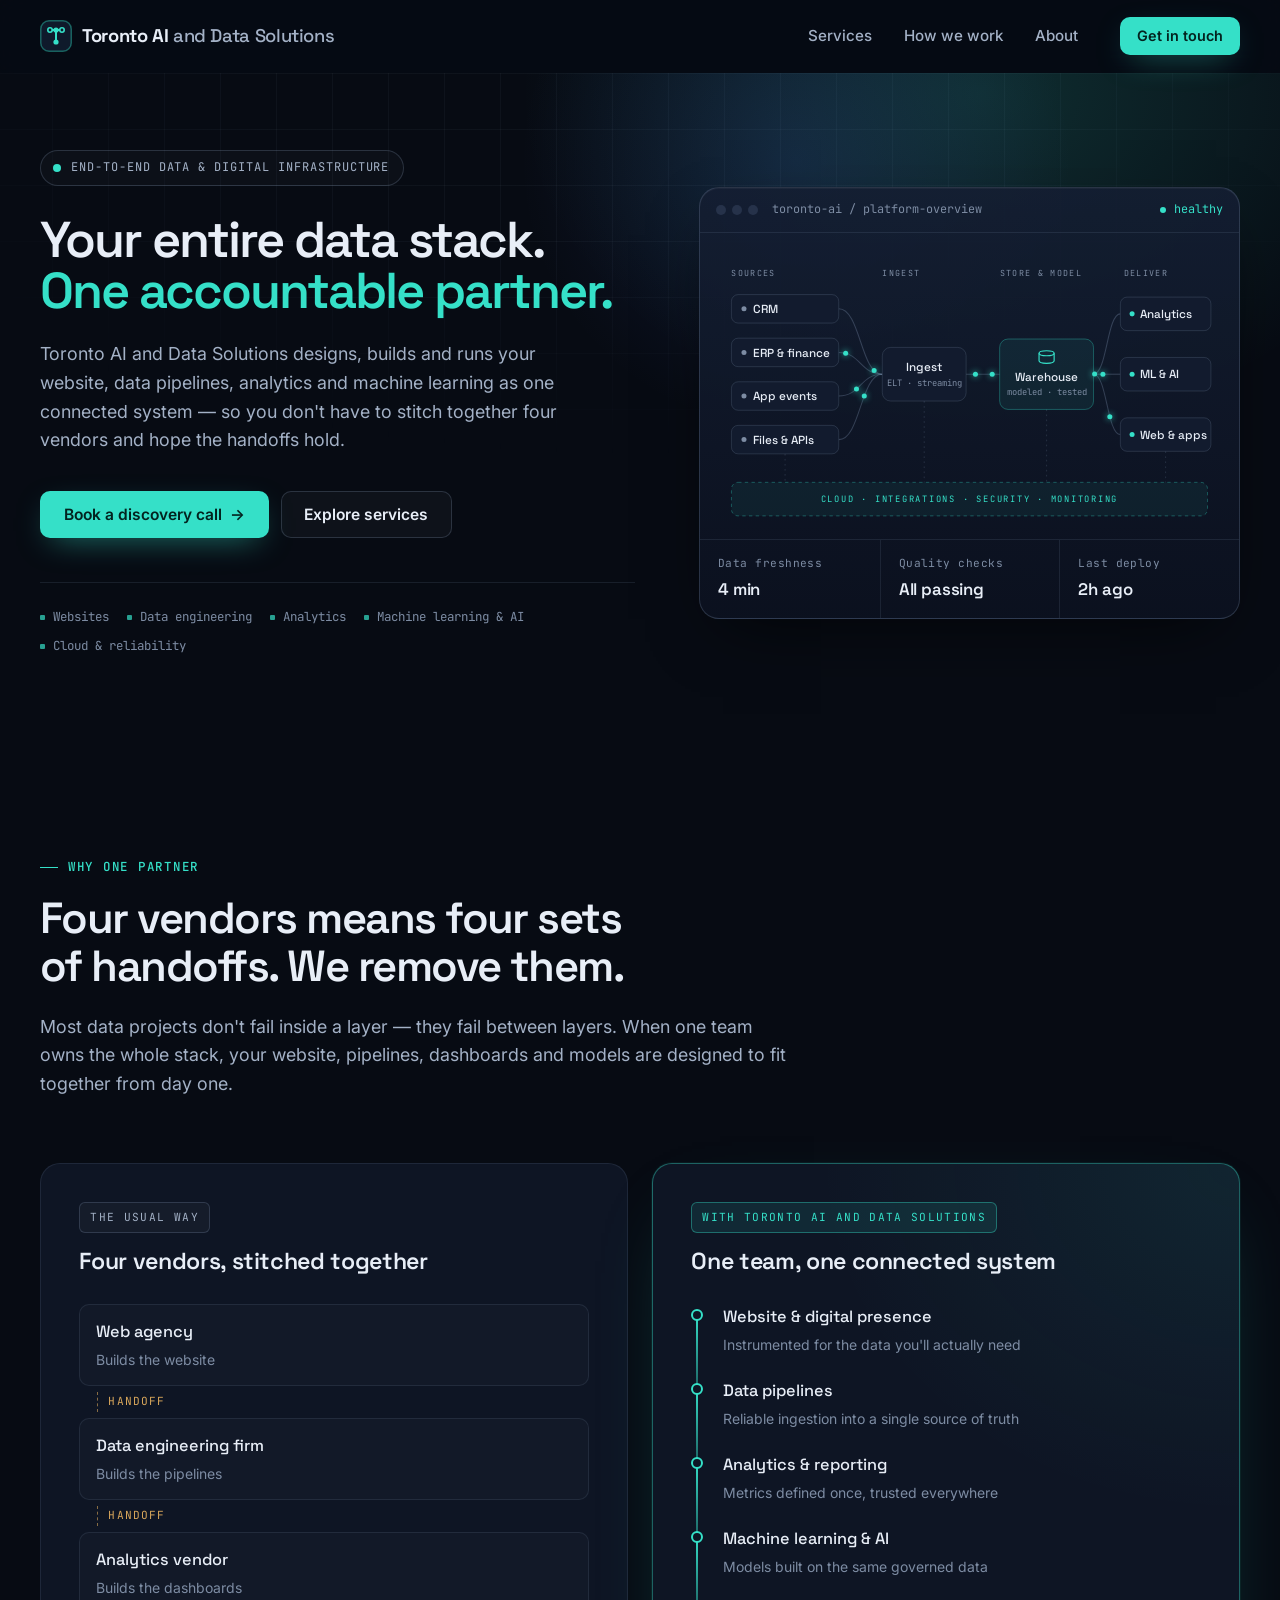
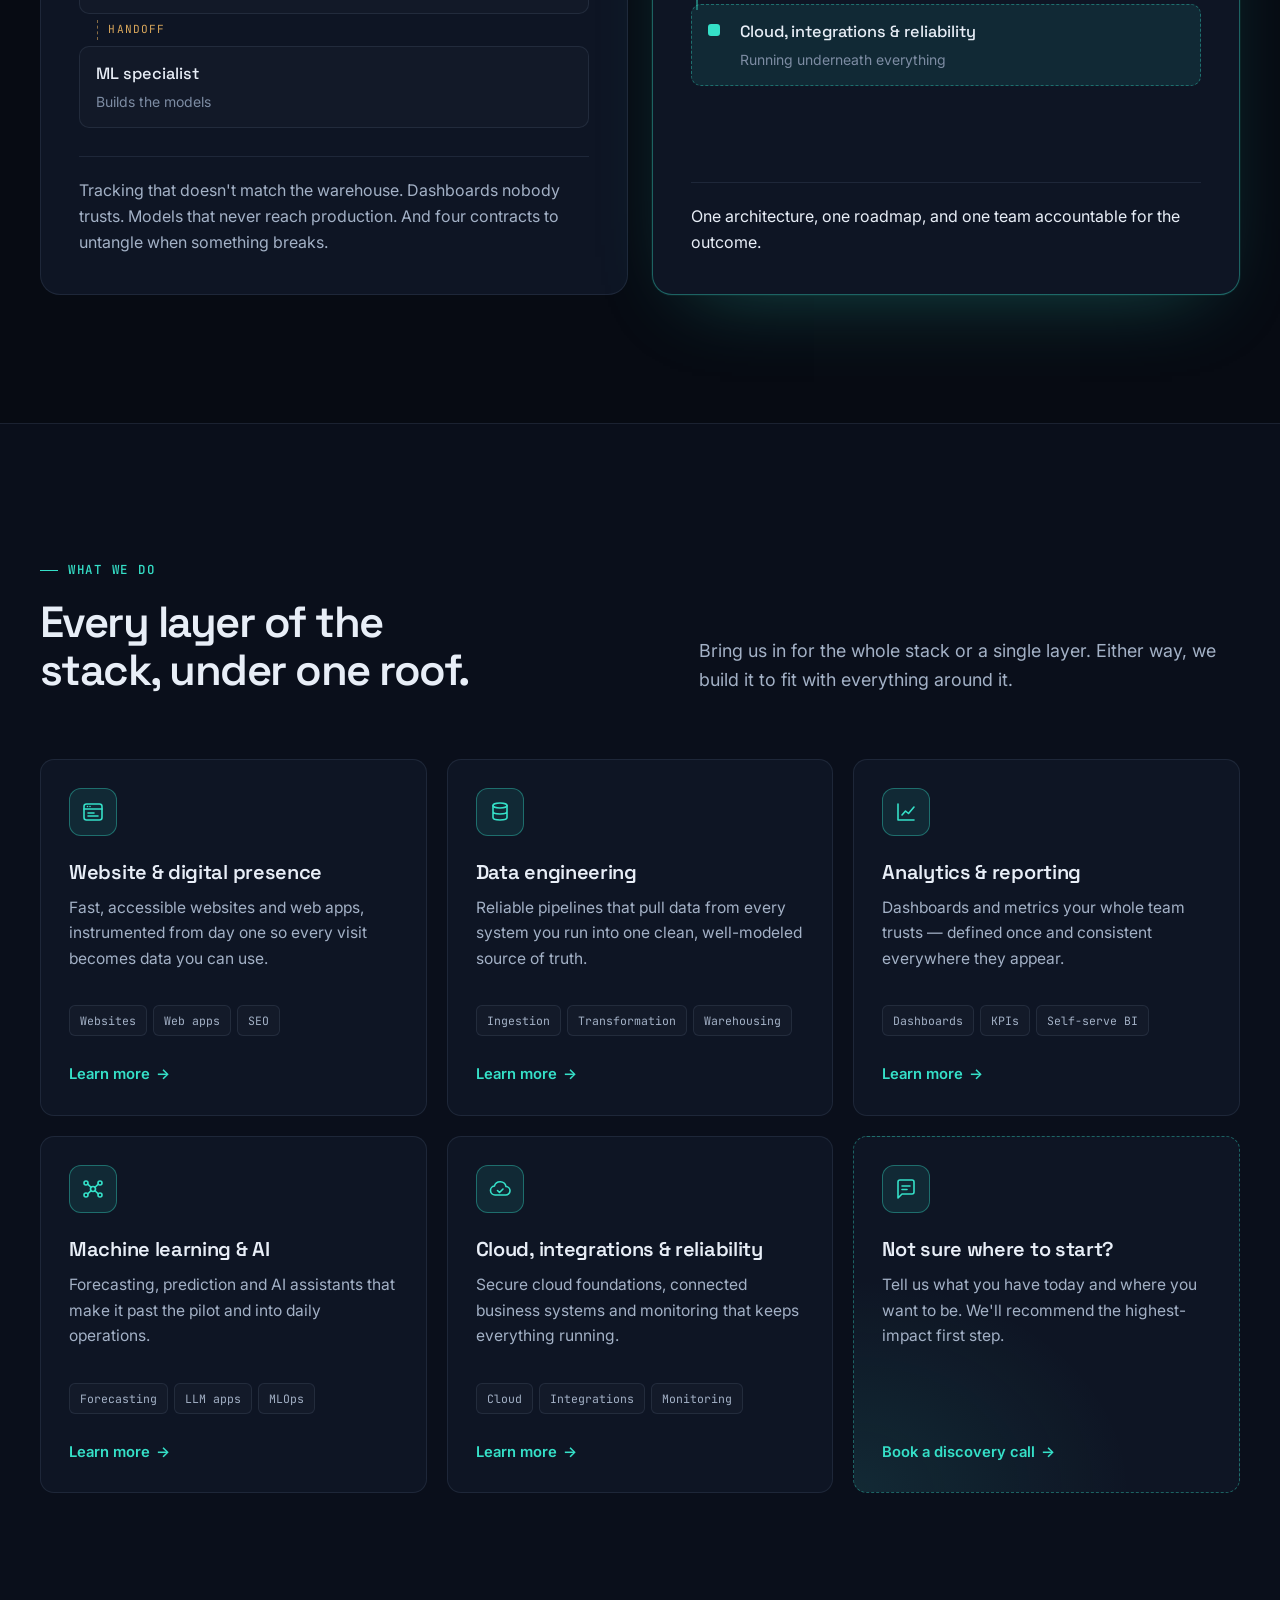
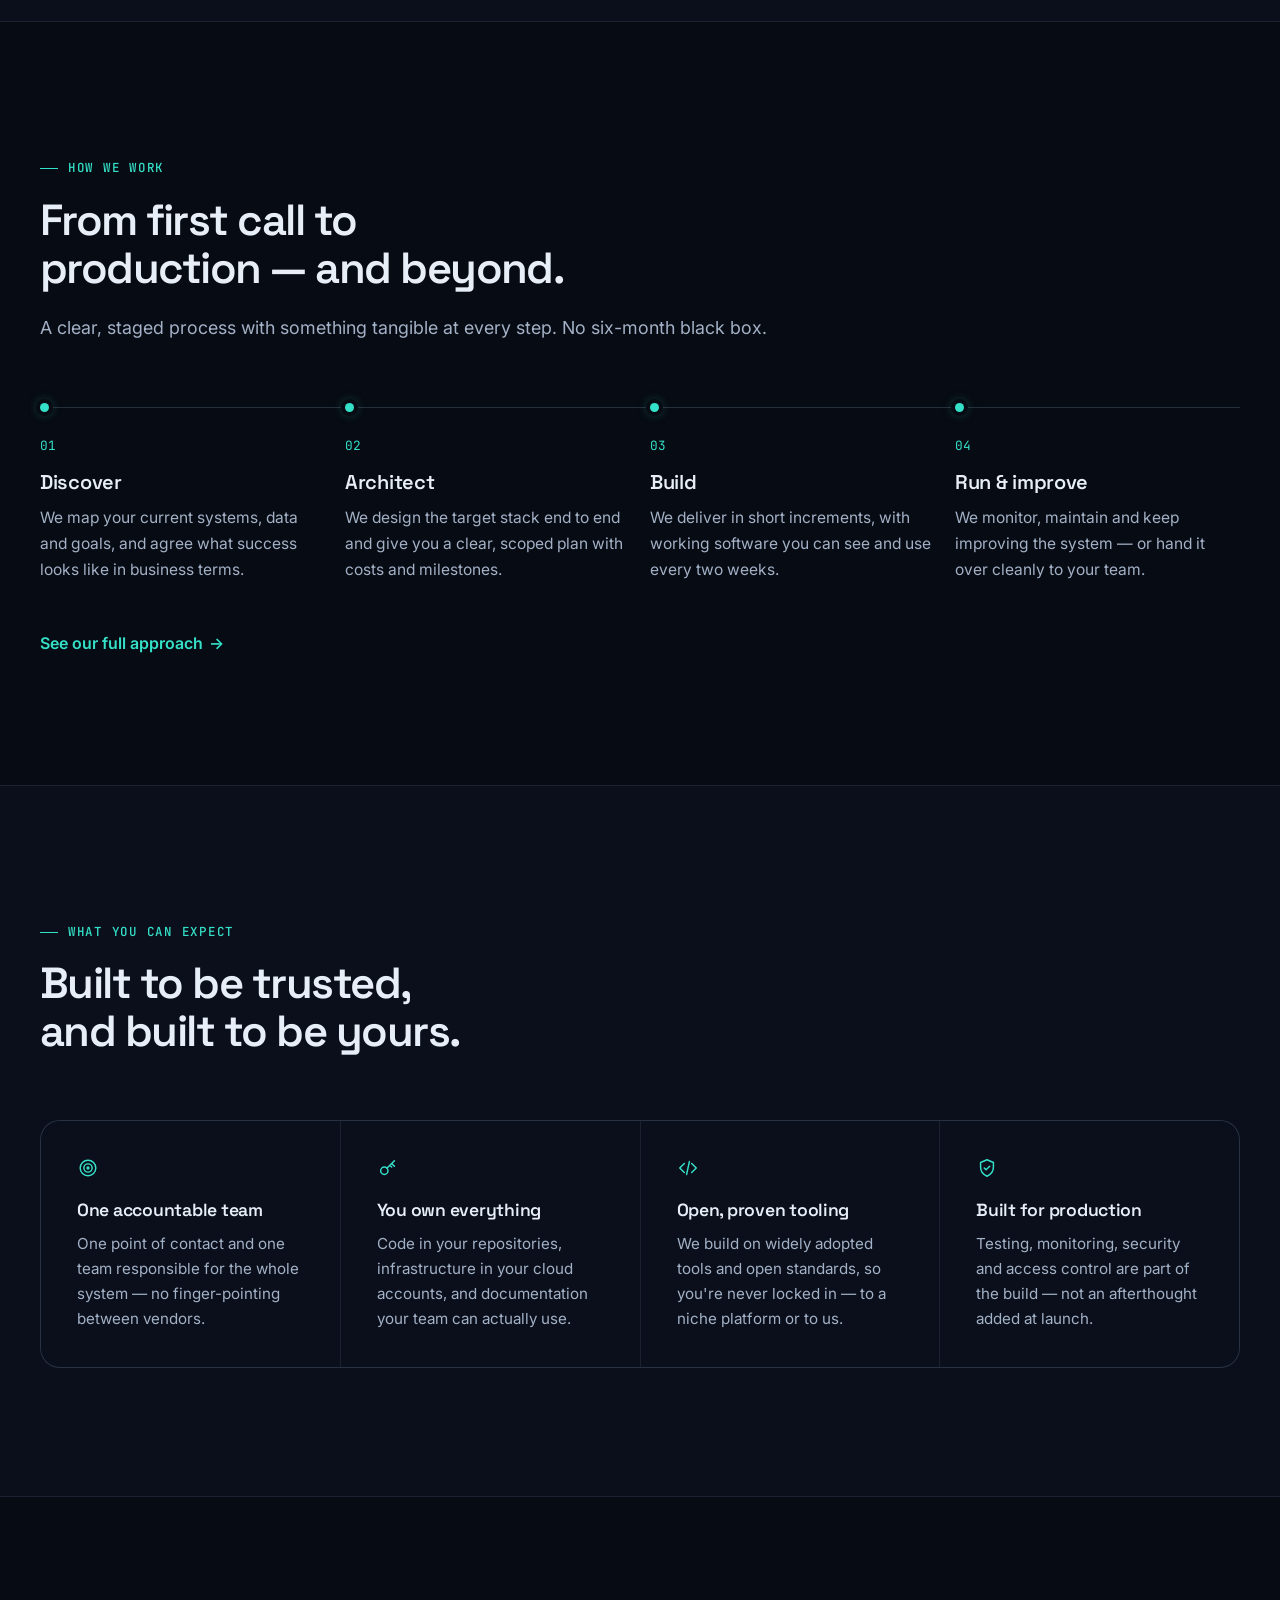
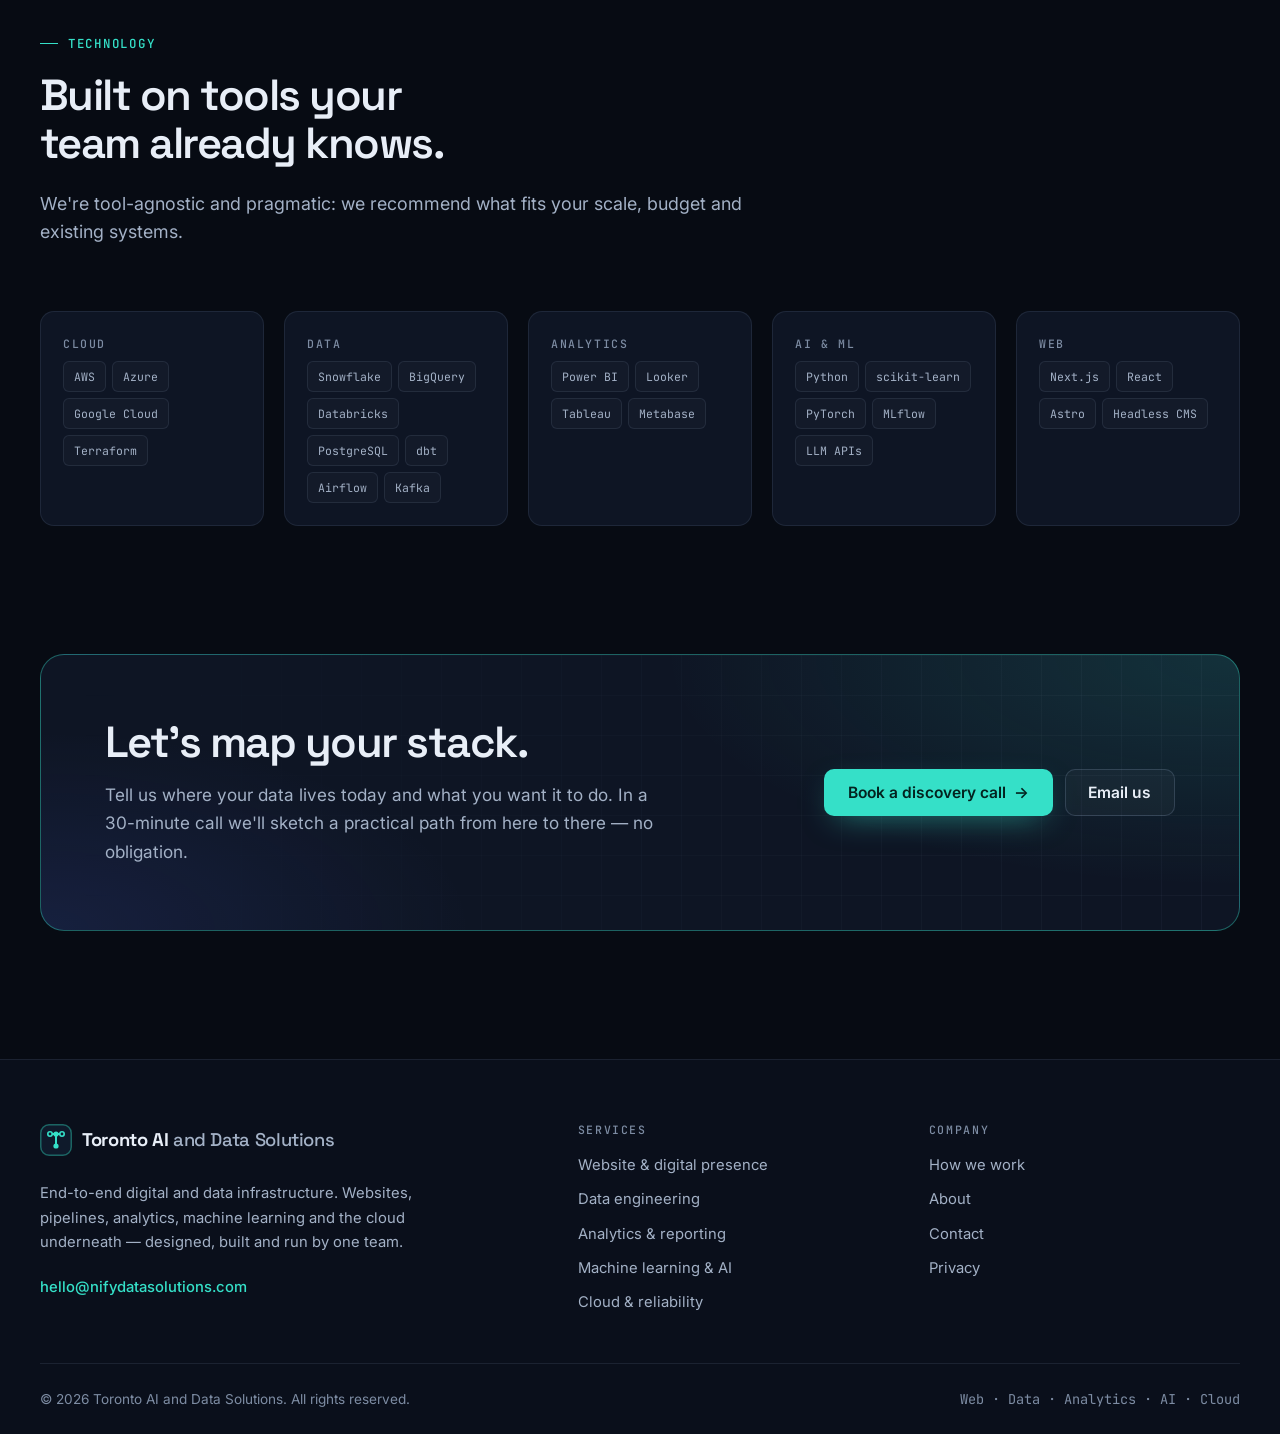
==== commit 0aa1e1f0: "Rename the site to Toronto AI and Data Solutions - Replace the NifyDataSolutions name across every p" ====
--- a/index.html
+++ b/index.html
@@ -3,18 +3,18 @@
 <head>
   <meta charset="utf-8">
   <meta name="viewport" content="width=device-width, initial-scale=1">
-  <title>NifyDataSolutions — End-to-end data &amp; digital infrastructure</title>
-  <meta name="description" content="NifyDataSolutions designs, builds and runs your website, data pipelines, analytics and machine learning as one connected system — one partner for the full stack.">
-  <link rel="canonical" href="https://www.nifydatasolutions.com/">
+  <title>Toronto AI and Data Solutions — End-to-end data &amp; digital infrastructure</title>
+  <meta name="description" content="Toronto AI and Data Solutions designs, builds and runs your website, data pipelines, analytics and machine learning as one connected system — one partner for the full stack.">
+  <link rel="canonical" href="https://singhkj1.github.io/TorontoAIandDataSolutions/">
   <meta name="theme-color" content="#070b13">
   <link rel="icon" href="assets/img/favicon.svg" type="image/svg+xml">
   <link rel="apple-touch-icon" href="assets/img/apple-touch-icon.png">
   <meta property="og:type" content="website">
-  <meta property="og:site_name" content="NifyDataSolutions">
-  <meta property="og:title" content="NifyDataSolutions — Your entire data stack. One accountable partner.">
+  <meta property="og:site_name" content="Toronto AI and Data Solutions">
+  <meta property="og:title" content="Toronto AI and Data Solutions — Your entire data stack. One accountable partner.">
   <meta property="og:description" content="Websites, data pipelines, analytics and machine learning — designed, built and run as one connected system.">
-  <meta property="og:url" content="https://www.nifydatasolutions.com/">
-  <meta property="og:image" content="https://www.nifydatasolutions.com/assets/img/og-image.png">
+  <meta property="og:url" content="https://singhkj1.github.io/TorontoAIandDataSolutions/">
+  <meta property="og:image" content="https://singhkj1.github.io/TorontoAIandDataSolutions/assets/img/og-image.png">
   <meta name="twitter:card" content="summary_large_image">
   <link rel="preconnect" href="https://fonts.googleapis.com">
   <link rel="preconnect" href="https://fonts.gstatic.com" crossorigin>
@@ -26,9 +26,9 @@
   {
     "@context": "https://schema.org",
     "@type": "ProfessionalService",
-    "name": "NifyDataSolutions",
-    "url": "https://www.nifydatasolutions.com/",
-    "logo": "https://www.nifydatasolutions.com/assets/img/logo-512.png",
+    "name": "Toronto AI and Data Solutions",
+    "url": "https://singhkj1.github.io/TorontoAIandDataSolutions/",
+    "logo": "https://singhkj1.github.io/TorontoAIandDataSolutions/assets/img/logo-512.png",
     "email": "hello@nifydatasolutions.com",
     "description": "End-to-end data and digital infrastructure: websites, data engineering, analytics, machine learning and cloud reliability, delivered by one team."
   }
@@ -39,9 +39,9 @@
 
   <header class="site-header" data-header>
     <div class="container header-inner">
-      <a class="brand" href="index.html" aria-label="NifyDataSolutions — home">
-        <svg class="brand-mark" viewBox="0 0 32 32" fill="none" aria-hidden="true"><rect x=".75" y=".75" width="30.5" height="30.5" rx="8.25" fill="#0f1a2b" stroke="#35e0c8" stroke-opacity=".4" stroke-width="1.5"/><path d="M10 22V10l12 12V10" stroke="#35e0c8" stroke-width="2" stroke-linecap="round" stroke-linejoin="round"/><circle cx="10" cy="22" r="2.6" fill="#35e0c8"/><circle cx="22" cy="10" r="2.6" fill="#35e0c8"/><circle cx="10" cy="10" r="2.2" fill="#0f1a2b" stroke="#35e0c8" stroke-width="1.6"/><circle cx="22" cy="22" r="2.2" fill="#0f1a2b" stroke="#35e0c8" stroke-width="1.6"/></svg>
-        <span class="brand-name">Nify<span>DataSolutions</span></span>
+      <a class="brand" href="index.html" aria-label="Toronto AI and Data Solutions — home">
+        <svg class="brand-mark" viewBox="0 0 32 32" fill="none" aria-hidden="true"><rect x=".75" y=".75" width="30.5" height="30.5" rx="8.25" fill="#0f1a2b" stroke="#35e0c8" stroke-opacity=".4" stroke-width="1.5"/><path d="M10 10h12M16 10v12" stroke="#35e0c8" stroke-width="2" stroke-linecap="round" stroke-linejoin="round"/><circle cx="16" cy="10" r="2.6" fill="#35e0c8"/><circle cx="16" cy="22" r="2.6" fill="#35e0c8"/><circle cx="10" cy="10" r="2.2" fill="#0f1a2b" stroke="#35e0c8" stroke-width="1.6"/><circle cx="22" cy="10" r="2.2" fill="#0f1a2b" stroke="#35e0c8" stroke-width="1.6"/></svg>
+        <span class="brand-name">Toronto AI <span>and Data Solutions</span></span>
       </a>
       <button class="nav-toggle" type="button" aria-expanded="false" aria-controls="site-nav" aria-label="Open menu" data-nav-toggle><span></span><span></span></button>
       <nav class="site-nav" id="site-nav" aria-label="Main">
@@ -62,7 +62,7 @@
         <div class="hero-copy">
           <p class="status-pill"><span class="pulse" aria-hidden="true"></span>End-to-end data &amp; digital infrastructure</p>
           <h1><span>Your entire data stack.</span> <span class="hl">One accountable partner.</span></h1>
-          <p class="lead">NifyDataSolutions designs, builds and runs your website, data pipelines, analytics and machine learning as one connected system — so you don't have to stitch together four vendors and hope the handoffs hold.</p>
+          <p class="lead">Toronto AI and Data Solutions designs, builds and runs your website, data pipelines, analytics and machine learning as one connected system — so you don't have to stitch together four vendors and hope the handoffs hold.</p>
           <div class="actions">
             <a class="btn btn-primary" href="contact.html">Book a discovery call <span class="arrow" aria-hidden="true">→</span></a>
             <a class="btn btn-secondary" href="services.html">Explore services</a>
@@ -79,7 +79,7 @@
         <figure class="platform reveal">
           <div class="platform-bar" aria-hidden="true">
             <div class="platform-dots"><i></i><i></i><i></i></div>
-            <span>nify / platform-overview</span>
+            <span>toronto-ai / platform-overview</span>
             <span class="platform-status"><span class="pulse"></span>healthy</span>
           </div>
           <div class="platform-body">
@@ -188,7 +188,7 @@
           </article>
 
           <article class="compare-card compare-card--after reveal">
-            <span class="tag">With NifyDataSolutions</span>
+            <span class="tag">With Toronto AI and Data Solutions</span>
             <h3>One team, one connected system</h3>
             <ol class="layer-list">
               <li><strong>Website &amp; digital presence</strong><small>Instrumented for the data you'll actually need</small></li>
@@ -402,9 +402,9 @@
   <footer class="site-footer">
     <div class="container footer-grid">
       <div class="footer-brand">
-        <a class="brand" href="index.html" aria-label="NifyDataSolutions — home">
-          <svg class="brand-mark" viewBox="0 0 32 32" fill="none" aria-hidden="true"><rect x=".75" y=".75" width="30.5" height="30.5" rx="8.25" fill="#0f1a2b" stroke="#35e0c8" stroke-opacity=".4" stroke-width="1.5"/><path d="M10 22V10l12 12V10" stroke="#35e0c8" stroke-width="2" stroke-linecap="round" stroke-linejoin="round"/><circle cx="10" cy="22" r="2.6" fill="#35e0c8"/><circle cx="22" cy="10" r="2.6" fill="#35e0c8"/><circle cx="10" cy="10" r="2.2" fill="#0f1a2b" stroke="#35e0c8" stroke-width="1.6"/><circle cx="22" cy="22" r="2.2" fill="#0f1a2b" stroke="#35e0c8" stroke-width="1.6"/></svg>
-          <span class="brand-name">Nify<span>DataSolutions</span></span>
+        <a class="brand" href="index.html" aria-label="Toronto AI and Data Solutions — home">
+          <svg class="brand-mark" viewBox="0 0 32 32" fill="none" aria-hidden="true"><rect x=".75" y=".75" width="30.5" height="30.5" rx="8.25" fill="#0f1a2b" stroke="#35e0c8" stroke-opacity=".4" stroke-width="1.5"/><path d="M10 10h12M16 10v12" stroke="#35e0c8" stroke-width="2" stroke-linecap="round" stroke-linejoin="round"/><circle cx="16" cy="10" r="2.6" fill="#35e0c8"/><circle cx="16" cy="22" r="2.6" fill="#35e0c8"/><circle cx="10" cy="10" r="2.2" fill="#0f1a2b" stroke="#35e0c8" stroke-width="1.6"/><circle cx="22" cy="10" r="2.2" fill="#0f1a2b" stroke="#35e0c8" stroke-width="1.6"/></svg>
+          <span class="brand-name">Toronto AI <span>and Data Solutions</span></span>
         </a>
         <p>End-to-end digital and data infrastructure. Websites, pipelines, analytics, machine learning and the cloud underneath — designed, built and run by one team.</p>
         <a class="footer-email" href="mailto:hello@nifydatasolutions.com">hello@nifydatasolutions.com</a>
@@ -431,7 +431,7 @@
     </div>
     <div class="container">
       <div class="footer-bottom">
-        <p>© <span data-year>2026</span> NifyDataSolutions. All rights reserved.</p>
+        <p>© <span data-year>2026</span> Toronto AI and Data Solutions. All rights reserved.</p>
         <p class="mono">Web · Data · Analytics · AI · Cloud</p>
       </div>
     </div>
--- a/assets/css/styles.css
+++ b/assets/css/styles.css
@@ -1,5 +1,5 @@
 /* ==========================================================================
-   NifyDataSolutions — site styles
+   Toronto AI and Data Solutions — site styles
    Plain CSS, no build step. Design tokens live in :root.
    ========================================================================== */
 
@@ -407,6 +407,18 @@
 .brand-name span {
   font-weight: 500;
   color: var(--text-muted);
+}
+
+/* The full name is too wide for one line beside the menu button on phones. */
+@media (max-width: 420px) {
+  .brand-name {
+    font-size: 1.05rem;
+    line-height: 1.1;
+  }
+
+  .brand-name span {
+    display: block;
+  }
 }
 
 .site-nav {
